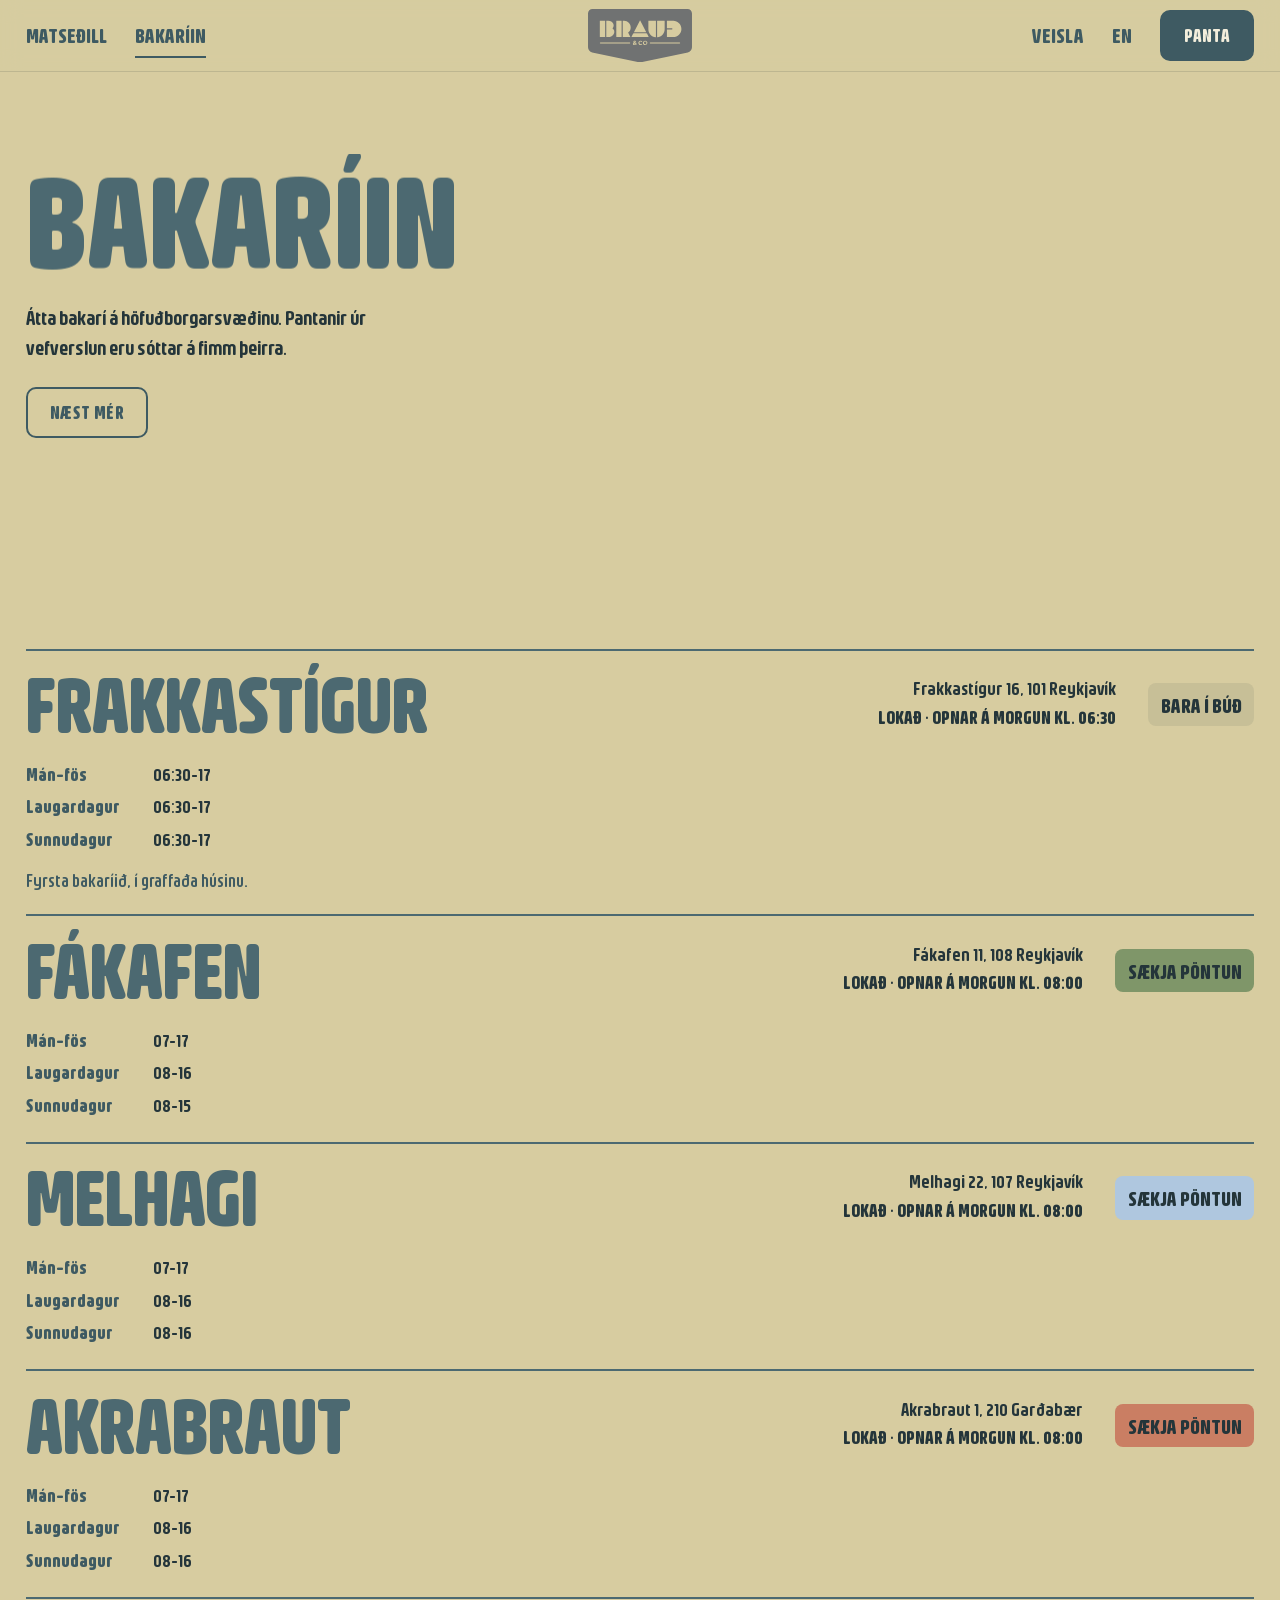
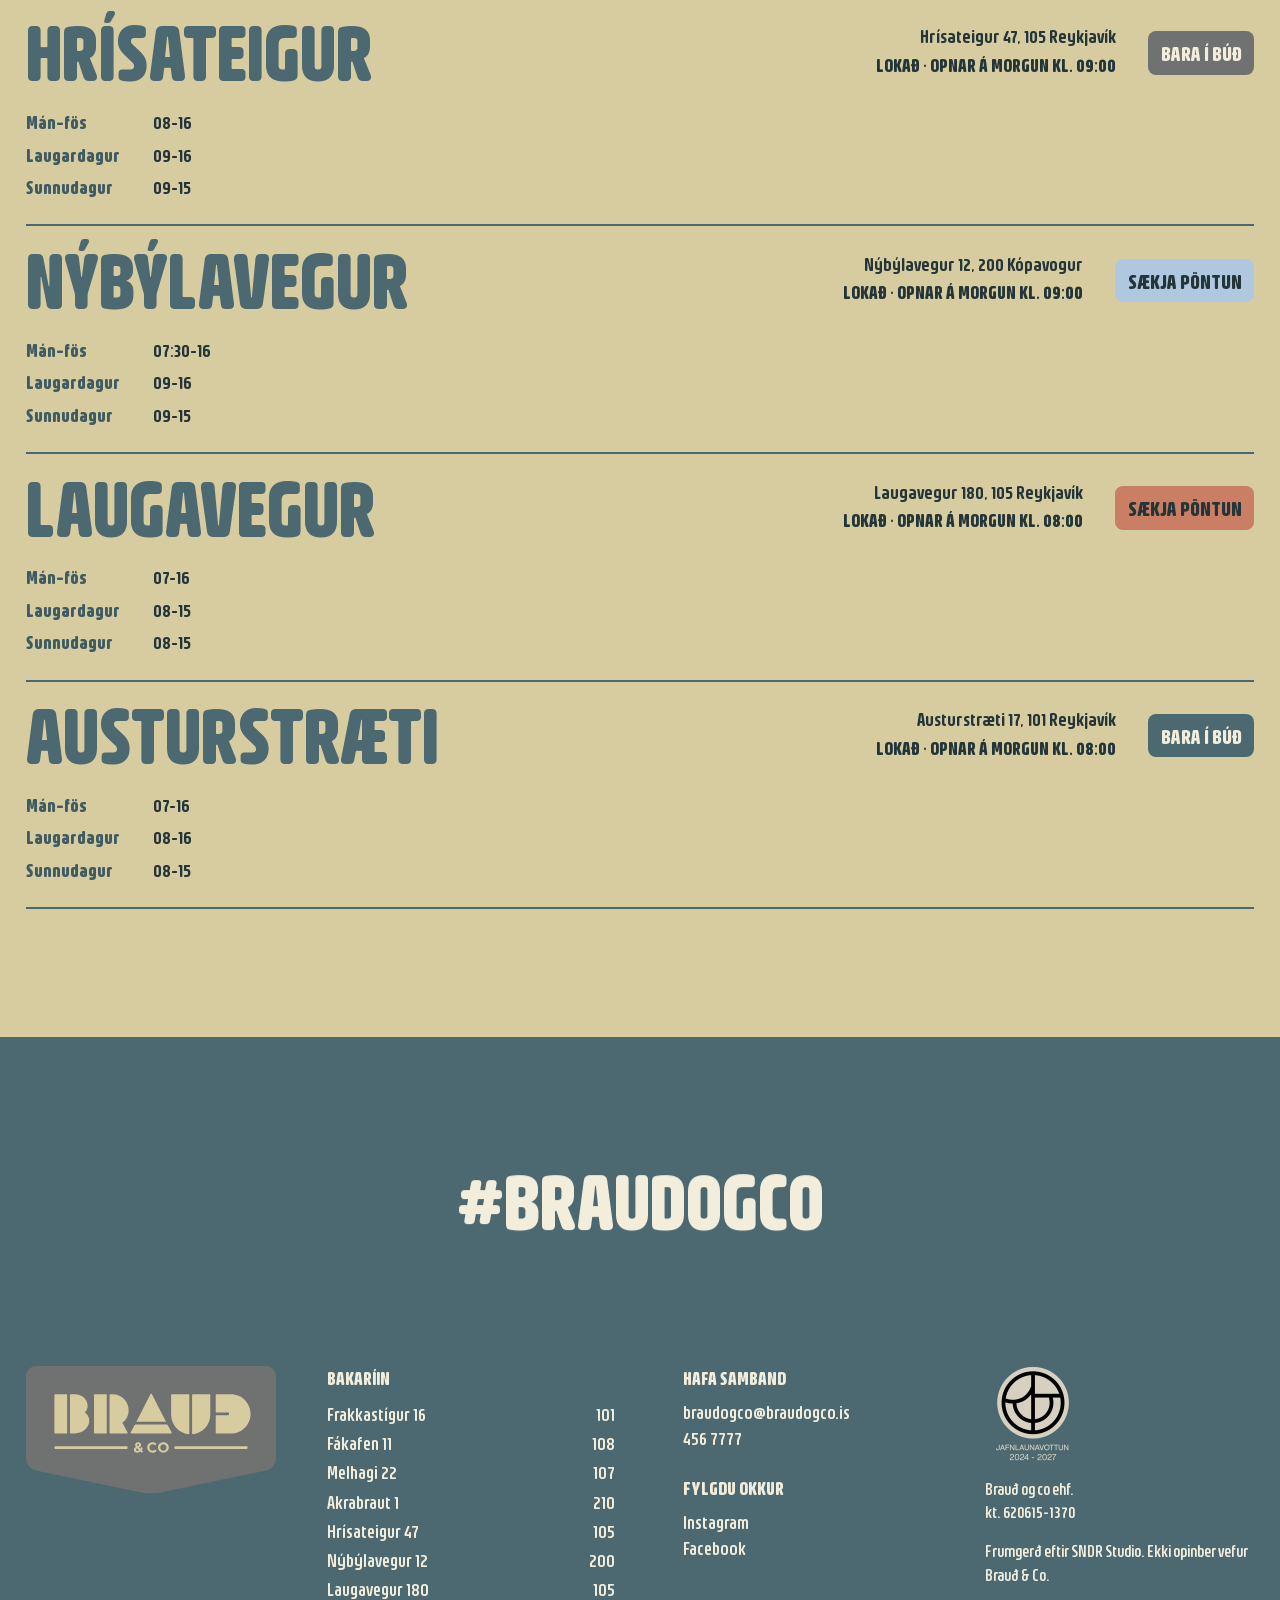
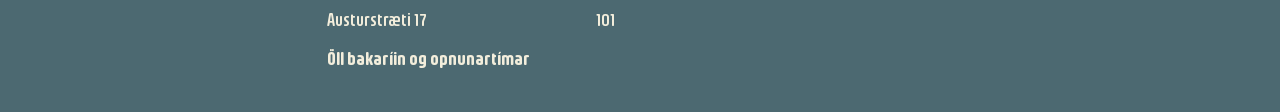
==== bakariin/index.html @ dcd8f358 "Deploy Brauð & Co prototype (noindex preview)" ====
<!doctype html>
<html lang="is">
<head>
<meta charset="utf-8">
<meta name="viewport" content="width=device-width, initial-scale=1">
<title>Bakaríin og opnunartímar · Brauð &amp; Co</title>
<meta name="description" content="Átta bakarí. Sjáðu hvað er opið núna og hvar þú getur sótt pöntun.">
<meta name="robots" content="noindex, nofollow">
<meta name="theme-color" content="#D7CCA0">
<link rel="alternate" hreflang="is" href="../bakariin/">
<link rel="alternate" hreflang="en" href="../en/bakeries/">
<link rel="icon" href="../assets/favicon.svg" type="image/svg+xml">
<link rel="preload" href="../assets/fonts/Bevellier-Variable.woff2" as="font" type="font/woff2" crossorigin>
<link rel="stylesheet" href="../css/site.css">
<script>document.documentElement.classList.add('js');setTimeout(function(){if(!window.BC_BOOTED)document.documentElement.classList.remove('js')},3500)</script>
<script type="application/ld+json">{"@context":"https://schema.org","@graph":[{"@type":"Bakery","name":"Brauð & Co Frakkastígur","address":{"@type":"PostalAddress","streetAddress":"Frakkastígur 16","postalCode":"101","addressLocality":"Reykjavík","addressCountry":"IS"},"geo":{"@type":"GeoCoordinates","latitude":64.1440177,"longitude":-21.9260968},"telephone":"+354 456 7777","email":"braudogco@braudogco.is","openingHoursSpecification":[{"@type":"OpeningHoursSpecification","dayOfWeek":"Sunday","opens":"06:30","closes":"17:00"},{"@type":"OpeningHoursSpecification","dayOfWeek":"Monday","opens":"06:30","closes":"17:00"},{"@type":"OpeningHoursSpecification","dayOfWeek":"Tuesday","opens":"06:30","closes":"17:00"},{"@type":"OpeningHoursSpecification","dayOfWeek":"Wednesday","opens":"06:30","closes":"17:00"},{"@type":"OpeningHoursSpecification","dayOfWeek":"Thursday","opens":"06:30","closes":"17:00"},{"@type":"OpeningHoursSpecification","dayOfWeek":"Friday","opens":"06:30","closes":"17:00"},{"@type":"OpeningHoursSpecification","dayOfWeek":"Saturday","opens":"06:30","closes":"17:00"}],"servesCuisine":"Bakery","priceRange":"$$"},{"@type":"Bakery","name":"Brauð & Co Fákafen","address":{"@type":"PostalAddress","streetAddress":"Fákafen 11","postalCode":"108","addressLocality":"Reykjavík","addressCountry":"IS"},"geo":{"@type":"GeoCoordinates","latitude":64.1295279,"longitude":-21.8642543},"telephone":"+354 456 7777","email":"braudogco@braudogco.is","openingHoursSpecification":[{"@type":"OpeningHoursSpecification","dayOfWeek":"Sunday","opens":"08:00","closes":"15:00"},{"@type":"OpeningHoursSpecification","dayOfWeek":"Monday","opens":"07:00","closes":"17:00"},{"@type":"OpeningHoursSpecification","dayOfWeek":"Tuesday","opens":"07:00","closes":"17:00"},{"@type":"OpeningHoursSpecification","dayOfWeek":"Wednesday","opens":"07:00","closes":"17:00"},{"@type":"OpeningHoursSpecification","dayOfWeek":"Thursday","opens":"07:00","closes":"17:00"},{"@type":"OpeningHoursSpecification","dayOfWeek":"Friday","opens":"07:00","closes":"17:00"},{"@type":"OpeningHoursSpecification","dayOfWeek":"Saturday","opens":"08:00","closes":"16:00"}],"servesCuisine":"Bakery","priceRange":"$$"},{"@type":"Bakery","name":"Brauð & Co Melhagi","address":{"@type":"PostalAddress","streetAddress":"Melhagi 22","postalCode":"107","addressLocality":"Reykjavík","addressCountry":"IS"},"geo":{"@type":"GeoCoordinates","latitude":64.1441027,"longitude":-21.9609549},"telephone":"+354 456 7777","email":"braudogco@braudogco.is","openingHoursSpecification":[{"@type":"OpeningHoursSpecification","dayOfWeek":"Sunday","opens":"08:00","closes":"16:00"},{"@type":"OpeningHoursSpecification","dayOfWeek":"Monday","opens":"07:00","closes":"17:00"},{"@type":"OpeningHoursSpecification","dayOfWeek":"Tuesday","opens":"07:00","closes":"17:00"},{"@type":"OpeningHoursSpecification","dayOfWeek":"Wednesday","opens":"07:00","closes":"17:00"},{"@type":"OpeningHoursSpecification","dayOfWeek":"Thursday","opens":"07:00","closes":"17:00"},{"@type":"OpeningHoursSpecification","dayOfWeek":"Friday","opens":"07:00","closes":"17:00"},{"@type":"OpeningHoursSpecification","dayOfWeek":"Saturday","opens":"08:00","closes":"16:00"}],"servesCuisine":"Bakery","priceRange":"$$"},{"@type":"Bakery","name":"Brauð & Co Akrabraut","address":{"@type":"PostalAddress","streetAddress":"Akrabraut 1","postalCode":"210","addressLocality":"Garðabær","addressCountry":"IS"},"geo":{"@type":"GeoCoordinates","latitude":64.0980961,"longitude":-21.9083824},"telephone":"+354 456 7777","email":"braudogco@braudogco.is","openingHoursSpecification":[{"@type":"OpeningHoursSpecification","dayOfWeek":"Sunday","opens":"08:00","closes":"16:00"},{"@type":"OpeningHoursSpecification","dayOfWeek":"Monday","opens":"07:00","closes":"17:00"},{"@type":"OpeningHoursSpecification","dayOfWeek":"Tuesday","opens":"07:00","closes":"17:00"},{"@type":"OpeningHoursSpecification","dayOfWeek":"Wednesday","opens":"07:00","closes":"17:00"},{"@type":"OpeningHoursSpecification","dayOfWeek":"Thursday","opens":"07:00","closes":"17:00"},{"@type":"OpeningHoursSpecification","dayOfWeek":"Friday","opens":"07:00","closes":"17:00"},{"@type":"OpeningHoursSpecification","dayOfWeek":"Saturday","opens":"08:00","closes":"16:00"}],"servesCuisine":"Bakery","priceRange":"$$"},{"@type":"Bakery","name":"Brauð & Co Hrísateigur","address":{"@type":"PostalAddress","streetAddress":"Hrísateigur 47","postalCode":"105","addressLocality":"Reykjavík","addressCountry":"IS"},"geo":{"@type":"GeoCoordinates","latitude":64.1485477,"longitude":-21.884744},"telephone":"+354 456 7777","email":"braudogco@braudogco.is","openingHoursSpecification":[{"@type":"OpeningHoursSpecification","dayOfWeek":"Sunday","opens":"09:00","closes":"15:00"},{"@type":"OpeningHoursSpecification","dayOfWeek":"Monday","opens":"08:00","closes":"16:00"},{"@type":"OpeningHoursSpecification","dayOfWeek":"Tuesday","opens":"08:00","closes":"16:00"},{"@type":"OpeningHoursSpecification","dayOfWeek":"Wednesday","opens":"08:00","closes":"16:00"},{"@type":"OpeningHoursSpecification","dayOfWeek":"Thursday","opens":"08:00","closes":"16:00"},{"@type":"OpeningHoursSpecification","dayOfWeek":"Friday","opens":"08:00","closes":"16:00"},{"@type":"OpeningHoursSpecification","dayOfWeek":"Saturday","opens":"09:00","closes":"16:00"}],"servesCuisine":"Bakery","priceRange":"$$"},{"@type":"Bakery","name":"Brauð & Co Nýbýlavegur","address":{"@type":"PostalAddress","streetAddress":"Nýbýlavegur 12","postalCode":"200","addressLocality":"Kópavogur","addressCountry":"IS"},"geo":{"@type":"GeoCoordinates","latitude":64.1141998,"longitude":-21.8940573},"telephone":"+354 456 7777","email":"braudogco@braudogco.is","openingHoursSpecification":[{"@type":"OpeningHoursSpecification","dayOfWeek":"Sunday","opens":"09:00","closes":"15:00"},{"@type":"OpeningHoursSpecification","dayOfWeek":"Monday","opens":"07:30","closes":"16:00"},{"@type":"OpeningHoursSpecification","dayOfWeek":"Tuesday","opens":"07:30","closes":"16:00"},{"@type":"OpeningHoursSpecification","dayOfWeek":"Wednesday","opens":"07:30","closes":"16:00"},{"@type":"OpeningHoursSpecification","dayOfWeek":"Thursday","opens":"07:30","closes":"16:00"},{"@type":"OpeningHoursSpecification","dayOfWeek":"Friday","opens":"07:30","closes":"16:00"},{"@type":"OpeningHoursSpecification","dayOfWeek":"Saturday","opens":"09:00","closes":"16:00"}],"servesCuisine":"Bakery","priceRange":"$$"},{"@type":"Bakery","name":"Brauð & Co Laugavegur","address":{"@type":"PostalAddress","streetAddress":"Laugavegur 180","postalCode":"105","addressLocality":"Reykjavík","addressCountry":"IS"},"geo":{"@type":"GeoCoordinates","latitude":64.1401124,"longitude":-21.895071},"telephone":"+354 456 7777","email":"braudogco@braudogco.is","openingHoursSpecification":[{"@type":"OpeningHoursSpecification","dayOfWeek":"Sunday","opens":"08:00","closes":"15:00"},{"@type":"OpeningHoursSpecification","dayOfWeek":"Monday","opens":"07:00","closes":"16:00"},{"@type":"OpeningHoursSpecification","dayOfWeek":"Tuesday","opens":"07:00","closes":"16:00"},{"@type":"OpeningHoursSpecification","dayOfWeek":"Wednesday","opens":"07:00","closes":"16:00"},{"@type":"OpeningHoursSpecification","dayOfWeek":"Thursday","opens":"07:00","closes":"16:00"},{"@type":"OpeningHoursSpecification","dayOfWeek":"Friday","opens":"07:00","closes":"16:00"},{"@type":"OpeningHoursSpecification","dayOfWeek":"Saturday","opens":"08:00","closes":"15:00"}],"servesCuisine":"Bakery","priceRange":"$$"},{"@type":"Bakery","name":"Brauð & Co Austurstræti","address":{"@type":"PostalAddress","streetAddress":"Austurstræti 17","postalCode":"101","addressLocality":"Reykjavík","addressCountry":"IS"},"geo":{"@type":"GeoCoordinates","latitude":64.1476283,"longitude":-21.9377164},"telephone":"+354 456 7777","email":"braudogco@braudogco.is","openingHoursSpecification":[{"@type":"OpeningHoursSpecification","dayOfWeek":"Sunday","opens":"08:00","closes":"15:00"},{"@type":"OpeningHoursSpecification","dayOfWeek":"Monday","opens":"07:00","closes":"16:00"},{"@type":"OpeningHoursSpecification","dayOfWeek":"Tuesday","opens":"07:00","closes":"16:00"},{"@type":"OpeningHoursSpecification","dayOfWeek":"Wednesday","opens":"07:00","closes":"16:00"},{"@type":"OpeningHoursSpecification","dayOfWeek":"Thursday","opens":"07:00","closes":"16:00"},{"@type":"OpeningHoursSpecification","dayOfWeek":"Friday","opens":"07:00","closes":"16:00"},{"@type":"OpeningHoursSpecification","dayOfWeek":"Saturday","opens":"08:00","closes":"16:00"}],"servesCuisine":"Bakery","priceRange":"$$"}]}</script>
</head>
<body class="bc-page bc-page--bakeries" data-lang="is">
<div class="bc-root">
<a class="bc-skip" href="#main">Fara í efni</a>
<div class="bc-awning" aria-hidden="true"></div>
<header class="bc-bar" data-bar>
  <nav class="bc-nav bc-nav--l" aria-label="Aðalvalmynd"><a class="bc-nav__a" href="../matsedill/">Matseðill</a><a class="bc-nav__a is-current" href="../bakariin/" aria-current="page">Bakaríin</a></nav>
  <a class="bc-logo" translate="no" href="../" aria-label="Forsíða Brauð &amp; Co" data-logo><svg aria-hidden="true" focusable="false" width="250" height="128" viewBox="0 0 250 128" fill="none" xmlns="http://www.w3.org/2000/svg">
<g clip-path="url(#bclogo)">
<path d="M239.361 0H10.6385C4.77356 0 0 4.7745 0 10.6406V92.2481C0 97.9268 4.35463 103.286 9.91092 104.443L116.737 126.772C118.964 127.235 121.908 127.5 125.005 127.5C128.103 127.5 131.047 127.246 133.274 126.772L240.1 104.443C245.656 103.286 250.011 97.9268 250.011 92.2481V10.6406C250 4.7745 245.226 0 239.361 0Z" fill="#707272"/>
<path d="M115.436 86.735L114.257 85.5331C113.43 86.2167 112.449 86.6688 111.269 86.6688C109.318 86.6688 107.841 85.5331 107.841 83.7027C107.841 82.3905 108.546 81.4753 109.825 80.8909C109.329 80.1742 109.108 79.5457 109.108 78.8289C109.108 77.4175 110.233 76.1274 112.206 76.1274C113.948 76.1274 115.084 77.2521 115.084 78.7076C115.084 80.097 114.213 80.9019 112.934 81.3981L114.29 82.7544C114.621 82.2251 114.962 81.6297 115.282 81.0012L116.936 81.9054C116.539 82.6221 116.109 83.3829 115.591 84.0666L117.09 85.5662L115.436 86.735ZM111.038 82.2692C110.365 82.6221 110.09 83.1183 110.09 83.6255C110.09 84.3532 110.685 84.8384 111.523 84.8384C112.03 84.8384 112.526 84.6179 113 84.254L111.038 82.2692ZM112.151 77.8917C111.556 77.8917 111.159 78.3107 111.159 78.9392C111.159 79.4023 111.335 79.7441 111.754 80.2183C112.647 79.8875 113.11 79.5016 113.11 78.851C113.11 78.2335 112.724 77.8917 112.151 77.8917Z" fill="#D7CCA0"/>
<path d="M126.428 86.7021C123.418 86.7021 121.191 84.3865 121.191 81.4535V81.4204C121.191 78.5204 123.385 76.1387 126.516 76.1387C128.445 76.1387 129.592 76.7782 130.54 77.7155L129.106 79.3695C128.324 78.6527 127.519 78.2117 126.494 78.2117C124.774 78.2117 123.528 79.6451 123.528 81.3983V81.4314C123.528 83.1846 124.741 84.6401 126.494 84.6401C127.662 84.6401 128.379 84.177 129.184 83.4382L130.617 84.8827C129.558 86.0074 128.39 86.7021 126.428 86.7021Z" fill="#D7CCA0"/>
<path d="M137.364 86.7021C134.211 86.7021 131.951 84.3535 131.951 81.4535V81.4204C131.951 78.5204 134.244 76.1387 137.397 76.1387C140.55 76.1387 142.81 78.4873 142.81 81.3983V81.4314C142.81 84.3204 140.517 86.7021 137.364 86.7021ZM140.462 81.4204C140.462 79.6672 139.172 78.2117 137.364 78.2117C135.556 78.2117 134.299 79.6451 134.299 81.3983V81.4314C134.299 83.1846 135.578 84.6401 137.397 84.6401C139.205 84.6401 140.462 83.2067 140.462 81.4535V81.4204Z" fill="#D7CCA0"/>
<path d="M29.0934 28.3271C28.7186 28.3271 28.4209 28.6249 28.4209 28.9998V66.8429C28.4209 67.2178 28.7186 67.5155 29.0934 67.5155H40.5036C40.8785 67.5155 41.1761 67.2178 41.1761 66.8429V28.9998C41.1761 28.6249 40.8785 28.3271 40.5036 28.3271H29.0934Z" fill="#D7CCA0"/>
<path d="M68.682 28.3271C68.3072 28.3271 68.0095 28.6249 68.0095 28.9998V66.8429C68.0095 67.2178 68.3072 67.5155 68.682 67.5155H80.0922C80.4671 67.5155 80.7647 67.2178 80.7647 66.8429V28.9998C80.7647 28.6249 80.4671 28.3271 80.0922 28.3271H68.682Z" fill="#D7CCA0"/>
<path d="M44.6157 28.3271C44.2409 28.3271 43.9432 28.6249 43.9432 28.9998V66.8429C43.9432 67.2178 44.2409 67.5155 44.6157 67.5155H48.1546C53.8542 67.5155 60.568 64.6045 62.7067 58.1099C64.1509 53.7213 62.806 49.4761 59.1018 46.7305L58.8372 46.543L59.0577 46.3004C61.7697 43.3012 62.4201 39.3096 60.7885 35.6378C58.8151 31.1941 54.1077 28.3271 48.7829 28.3271H44.6157Z" fill="#D7CCA0"/>
<path d="M84.2043 28.3271C83.8295 28.3271 83.5318 28.6249 83.5318 28.9998V66.8429C83.5318 67.2178 83.8295 67.5155 84.2043 67.5155H101.005C101.369 67.5155 101.678 67.2178 101.678 66.8429C101.678 66.7216 101.645 66.6003 101.579 66.5011L96.3863 56.7757L96.5847 56.6213C100.443 53.6221 102.659 49.1012 102.659 44.2054C102.659 35.4503 95.5374 28.3271 86.784 28.3271H84.2043Z" fill="#D7CCA0"/>
<path d="M162.544 68.133H162.566C162.951 68.1771 163.304 67.8684 163.304 67.4824V28.9998C163.304 28.6249 163.007 28.3271 162.632 28.3271H145.798C145.423 28.3271 145.125 28.6249 145.125 28.9998V48.6932C145.147 58.6832 152.622 67.0414 162.544 68.133Z" fill="#D7CCA0"/>
<path d="M166.093 67.4824C166.104 67.8463 166.402 68.133 166.766 68.133C166.788 68.133 166.821 68.133 166.843 68.133H166.876C176.809 67.0303 184.284 58.6722 184.284 48.6822V28.9998C184.284 28.6249 183.986 28.3271 183.611 28.3271H166.777C166.402 28.3271 166.104 28.6249 166.104 28.9998V67.4383V67.4493L166.093 67.4824Z" fill="#D7CCA0"/>
<path d="M190.402 49.3104C190.027 49.3104 189.73 49.6081 189.73 49.983V66.8536C189.73 67.2285 190.027 67.5263 190.402 67.5263H205.009C215.791 67.5263 224.567 58.7491 224.567 47.9651C224.567 37.1481 215.791 28.3379 205.009 28.3379H190.402C190.027 28.3379 189.73 28.6356 189.73 29.0105V45.8811C189.73 46.256 190.027 46.5538 190.402 46.5538H201.812C202.507 46.5538 203.069 47.1161 203.069 47.8108V48.0754C203.069 48.7701 202.507 49.3324 201.812 49.3324H190.402V49.3104Z" fill="#D7CCA0"/>
<path d="M125.193 27.6436C124.917 27.6436 124.686 27.809 124.576 28.0515L110.63 55.3202C110.564 55.4525 110.552 55.5738 110.597 55.64C110.641 55.7061 110.751 55.7502 110.894 55.7502H139.48C139.624 55.7502 139.734 55.7061 139.778 55.64C139.822 55.5738 139.811 55.4525 139.745 55.3202L125.81 28.0736C125.7 27.809 125.457 27.6436 125.193 27.6436Z" fill="#D7CCA0"/>
<path d="M110.31 58.5288C109.494 58.5288 109.252 58.6391 109.075 58.7493C108.91 58.8486 108.546 59.3007 108.304 59.7417L104.699 66.512C104.643 66.6113 104.61 66.7326 104.61 66.8428C104.61 67.2067 104.908 67.5154 105.283 67.5154H145.103C145.467 67.5154 145.775 67.2177 145.775 66.8428C145.775 66.7326 145.742 66.6223 145.687 66.5231L142.082 59.7417C141.84 59.3007 141.476 58.8486 141.311 58.7493C141.134 58.6501 140.892 58.5288 140.076 58.5288H110.31Z" fill="#D7CCA0"/>
<path d="M100.355 80.2622H29.6777C28.9831 80.2622 28.4209 80.8245 28.4209 81.519V81.7836C28.4209 82.4781 28.9831 83.0404 29.6777 83.0404H100.355C101.05 83.0404 101.612 82.4781 101.612 81.7836V81.519C101.601 80.8245 101.039 80.2622 100.355 80.2622Z" fill="#D7CCA0"/>
<path d="M220.322 80.2622H149.645C148.951 80.2622 148.388 80.8245 148.388 81.519V81.7836C148.388 82.4781 148.951 83.0404 149.645 83.0404H220.322C221.017 83.0404 221.579 82.4781 221.579 81.7836V81.519C221.579 80.8245 221.017 80.2622 220.322 80.2622Z" fill="#D7CCA0"/>
</g>
<defs>
<clipPath id="bclogo">
<rect width="250" height="127.5" fill="white"/>
</clipPath>
</defs>
</svg>
</a>
  <div class="bc-nav bc-nav--r"><a class="bc-nav__a" href="../veisla/">Veisla</a><a class="bc-nav__a bc-lang" href="../en/bakeries/" hreflang="en" lang="en" aria-label="English">EN</a>
    <a class="bc-btn bc-btn--order" href="https://braudogco.is/vefverslun">Panta</a>
    <button class="bc-burger" type="button" aria-expanded="false" aria-controls="bc-panel" data-burger><span class="bc-sr">Opna valmynd</span><i></i><i></i></button>
  </div>
</header>
<div class="bc-panel" id="bc-panel" hidden data-panel>
  <nav aria-label="Valmynd">
    <a href="../" data-home>Forsíða</a><a href="../matsedill/">Matseðill</a><a href="../bakariin/" aria-current="page">Bakaríin</a><a href="../veisla/">Veisla</a>
  </nav>
  <div class="bc-panel__foot"><a class="bc-btn" href="https://braudogco.is/vefverslun">Panta</a><a class="bc-panel__lang" href="../en/bakeries/" hreflang="en" lang="en">English</a></div>
</div>
<main id="main">

<section class="bc-phead bc-sheet">
  <h1 class="bc-title fs-240 bc-title--slate" aria-label="Bakaríin"><span class="bc-st bc-line" style="--d:0" data-st aria-hidden="true"><span class="bc-sr">Bakaríin</span><span aria-hidden="true"><span class="bc-w"><span class="bc-c" style="--i:0">B</span><span class="bc-c" style="--i:1">a</span><span class="bc-c" style="--i:2">k</span><span class="bc-c" style="--i:3">a</span><span class="bc-c" style="--i:4">r</span><span class="bc-c" style="--i:5">í</span><span class="bc-c" style="--i:6">i</span><span class="bc-c" style="--i:7">n</span></span></span></span></h1>
  <p class="bc-phead__p">Átta bakarí á höfuðborgarsvæðinu. Pantanir úr vefverslun eru sóttar á fimm þeirra.</p>
  <button type="button" class="bc-btn bc-btn--ghost" data-near>Næst mér</button>
  <p class="bc-bakeries__msg" aria-live="polite" data-near-msg></p>
</section>
<section class="bc-bakeries bc-bakeries--full bc-sheet" data-bakeries aria-label="Bakaríin">
  <ol class="bc-rows" data-rows>
    <li class="bc-row" id="frakkastigur" data-bakery="frakkastigur" data-lat="64.1440177" data-lng="-21.9260968" data-hours='[["06:30","17:00"],["06:30","17:00"],["06:30","17:00"],["06:30","17:00"],["06:30","17:00"],["06:30","17:00"],["06:30","17:00"]]' style="--chip:#C7BF97;--chip-ink:#24353A">
      <a class="bc-row__a" href="https://www.google.com/maps/search/?api=1&query=Brau%C3%B0%20%26%20Co%20Frakkast%C3%ADgur%2016%2C%20101%20Reykjav%C3%ADk" rel="noopener">
        <span class="bc-row__name" translate="no">Frakkastígur</span>
        <span class="bc-row__meta"><span class="bc-row__addr" translate="no">Frakkastígur 16, 101 Reykjavík</span><span class="bc-row__state" data-state>&nbsp;</span><span class="bc-row__dist" data-dist></span></span>
        <span class="bc-row__chip">Bara í búð</span>
        <img class="bc-row__ph" src="../assets/img/loc-frakkastigur.webp" alt="" loading="lazy" width="463" height="463">
      </a>
      <table class="bc-hours"><caption class="bc-sr">Opnunartímar, Frakkastígur</caption><tbody><tr><th scope="row">Mán-fös</th><td>06:30-17</td></tr><tr><th scope="row">Laugardagur</th><td>06:30-17</td></tr><tr><th scope="row">Sunnudagur</th><td>06:30-17</td></tr></tbody></table>
      <p class="bc-row__note">Fyrsta bakaríið, í graffaða húsinu.</p>
    </li><li class="bc-row" id="fakafen" data-bakery="fakafen" data-lat="64.1295279" data-lng="-21.8642543" data-hours='[["08:00","15:00"],["07:00","17:00"],["07:00","17:00"],["07:00","17:00"],["07:00","17:00"],["07:00","17:00"],["08:00","16:00"]]' style="--chip:#7F9669;--chip-ink:#24353A">
      <a class="bc-row__a" href="https://www.google.com/maps/search/?api=1&query=Brau%C3%B0%20%26%20Co%20F%C3%A1kafen%2011%2C%20108%20Reykjav%C3%ADk" rel="noopener">
        <span class="bc-row__name" translate="no">Fákafen</span>
        <span class="bc-row__meta"><span class="bc-row__addr" translate="no">Fákafen 11, 108 Reykjavík</span><span class="bc-row__state" data-state>&nbsp;</span><span class="bc-row__dist" data-dist></span></span>
        <span class="bc-row__chip">Sækja pöntun</span>
        <img class="bc-row__ph" src="../assets/img/loc-fakafen.webp" alt="" loading="lazy" width="463" height="463">
      </a>
      <table class="bc-hours"><caption class="bc-sr">Opnunartímar, Fákafen</caption><tbody><tr><th scope="row">Mán-fös</th><td>07-17</td></tr><tr><th scope="row">Laugardagur</th><td>08-16</td></tr><tr><th scope="row">Sunnudagur</th><td>08-15</td></tr></tbody></table>
      
    </li><li class="bc-row" id="melhagi" data-bakery="melhagi" data-lat="64.1441027" data-lng="-21.9609549" data-hours='[["08:00","16:00"],["07:00","17:00"],["07:00","17:00"],["07:00","17:00"],["07:00","17:00"],["07:00","17:00"],["08:00","16:00"]]' style="--chip:#AFC7DF;--chip-ink:#24353A">
      <a class="bc-row__a" href="https://www.google.com/maps/search/?api=1&query=Brau%C3%B0%20%26%20Co%20Melhagi%2022%2C%20107%20Reykjav%C3%ADk" rel="noopener">
        <span class="bc-row__name" translate="no">Melhagi</span>
        <span class="bc-row__meta"><span class="bc-row__addr" translate="no">Melhagi 22, 107 Reykjavík</span><span class="bc-row__state" data-state>&nbsp;</span><span class="bc-row__dist" data-dist></span></span>
        <span class="bc-row__chip">Sækja pöntun</span>
        <img class="bc-row__ph" src="../assets/img/loc-melhagi.webp" alt="" loading="lazy" width="463" height="463">
      </a>
      <table class="bc-hours"><caption class="bc-sr">Opnunartímar, Melhagi</caption><tbody><tr><th scope="row">Mán-fös</th><td>07-17</td></tr><tr><th scope="row">Laugardagur</th><td>08-16</td></tr><tr><th scope="row">Sunnudagur</th><td>08-16</td></tr></tbody></table>
      
    </li><li class="bc-row" id="akrabraut" data-bakery="akrabraut" data-lat="64.0980961" data-lng="-21.9083824" data-hours='[["08:00","16:00"],["07:00","17:00"],["07:00","17:00"],["07:00","17:00"],["07:00","17:00"],["07:00","17:00"],["08:00","16:00"]]' style="--chip:#CA7E63;--chip-ink:#24353A">
      <a class="bc-row__a" href="https://www.google.com/maps/search/?api=1&query=Brau%C3%B0%20%26%20Co%20Akrabraut%201%2C%20210%20Gar%C3%B0ab%C3%A6r" rel="noopener">
        <span class="bc-row__name" translate="no">Akrabraut</span>
        <span class="bc-row__meta"><span class="bc-row__addr" translate="no">Akrabraut 1, 210 Garðabær</span><span class="bc-row__state" data-state>&nbsp;</span><span class="bc-row__dist" data-dist></span></span>
        <span class="bc-row__chip">Sækja pöntun</span>
        <img class="bc-row__ph" src="../assets/img/loc-akrabraut.webp" alt="" loading="lazy" width="463" height="463">
      </a>
      <table class="bc-hours"><caption class="bc-sr">Opnunartímar, Akrabraut</caption><tbody><tr><th scope="row">Mán-fös</th><td>07-17</td></tr><tr><th scope="row">Laugardagur</th><td>08-16</td></tr><tr><th scope="row">Sunnudagur</th><td>08-16</td></tr></tbody></table>
      
    </li><li class="bc-row" id="hrisateigur" data-bakery="hrisateigur" data-lat="64.1485477" data-lng="-21.884744" data-hours='[["09:00","15:00"],["08:00","16:00"],["08:00","16:00"],["08:00","16:00"],["08:00","16:00"],["08:00","16:00"],["09:00","16:00"]]' style="--chip:#707272;--chip-ink:#F3EEDC">
      <a class="bc-row__a" href="https://www.google.com/maps/search/?api=1&query=Brau%C3%B0%20%26%20Co%20Hr%C3%ADsateigur%2047%2C%20105%20Reykjav%C3%ADk" rel="noopener">
        <span class="bc-row__name" translate="no">Hrísateigur</span>
        <span class="bc-row__meta"><span class="bc-row__addr" translate="no">Hrísateigur 47, 105 Reykjavík</span><span class="bc-row__state" data-state>&nbsp;</span><span class="bc-row__dist" data-dist></span></span>
        <span class="bc-row__chip">Bara í búð</span>
        <img class="bc-row__ph" src="../assets/img/loc-hrisateigur.webp" alt="" loading="lazy" width="463" height="463">
      </a>
      <table class="bc-hours"><caption class="bc-sr">Opnunartímar, Hrísateigur</caption><tbody><tr><th scope="row">Mán-fös</th><td>08-16</td></tr><tr><th scope="row">Laugardagur</th><td>09-16</td></tr><tr><th scope="row">Sunnudagur</th><td>09-15</td></tr></tbody></table>
      
    </li><li class="bc-row" id="nybylavegur" data-bakery="nybylavegur" data-lat="64.1141998" data-lng="-21.8940573" data-hours='[["09:00","15:00"],["07:30","16:00"],["07:30","16:00"],["07:30","16:00"],["07:30","16:00"],["07:30","16:00"],["09:00","16:00"]]' style="--chip:#AFC7DF;--chip-ink:#24353A">
      <a class="bc-row__a" href="https://www.google.com/maps/search/?api=1&query=Brau%C3%B0%20%26%20Co%20N%C3%BDb%C3%BDlavegur%2012%2C%20200%20K%C3%B3pavogur" rel="noopener">
        <span class="bc-row__name" translate="no">Nýbýlavegur</span>
        <span class="bc-row__meta"><span class="bc-row__addr" translate="no">Nýbýlavegur 12, 200 Kópavogur</span><span class="bc-row__state" data-state>&nbsp;</span><span class="bc-row__dist" data-dist></span></span>
        <span class="bc-row__chip">Sækja pöntun</span>
        <img class="bc-row__ph" src="../assets/img/loc-nybylavegur.webp" alt="" loading="lazy" width="463" height="463">
      </a>
      <table class="bc-hours"><caption class="bc-sr">Opnunartímar, Nýbýlavegur</caption><tbody><tr><th scope="row">Mán-fös</th><td>07:30-16</td></tr><tr><th scope="row">Laugardagur</th><td>09-16</td></tr><tr><th scope="row">Sunnudagur</th><td>09-15</td></tr></tbody></table>
      
    </li><li class="bc-row" id="laugavegur" data-bakery="laugavegur" data-lat="64.1401124" data-lng="-21.895071" data-hours='[["08:00","15:00"],["07:00","16:00"],["07:00","16:00"],["07:00","16:00"],["07:00","16:00"],["07:00","16:00"],["08:00","15:00"]]' style="--chip:#CA7E63;--chip-ink:#24353A">
      <a class="bc-row__a" href="https://www.google.com/maps/search/?api=1&query=Brau%C3%B0%20%26%20Co%20Laugavegur%20180%2C%20105%20Reykjav%C3%ADk" rel="noopener">
        <span class="bc-row__name" translate="no">Laugavegur</span>
        <span class="bc-row__meta"><span class="bc-row__addr" translate="no">Laugavegur 180, 105 Reykjavík</span><span class="bc-row__state" data-state>&nbsp;</span><span class="bc-row__dist" data-dist></span></span>
        <span class="bc-row__chip">Sækja pöntun</span>
        <img class="bc-row__ph" src="../assets/img/loc-laugavegur.webp" alt="" loading="lazy" width="463" height="463">
      </a>
      <table class="bc-hours"><caption class="bc-sr">Opnunartímar, Laugavegur</caption><tbody><tr><th scope="row">Mán-fös</th><td>07-16</td></tr><tr><th scope="row">Laugardagur</th><td>08-15</td></tr><tr><th scope="row">Sunnudagur</th><td>08-15</td></tr></tbody></table>
      
    </li><li class="bc-row" id="austurstraeti" data-bakery="austurstraeti" data-lat="64.1476283" data-lng="-21.9377164" data-hours='[["08:00","15:00"],["07:00","16:00"],["07:00","16:00"],["07:00","16:00"],["07:00","16:00"],["07:00","16:00"],["08:00","16:00"]]' style="--chip:#4C6971;--chip-ink:#F3EEDC">
      <a class="bc-row__a" href="https://www.google.com/maps/search/?api=1&query=Brau%C3%B0%20%26%20Co%20Austurstr%C3%A6ti%2017%2C%20101%20Reykjav%C3%ADk" rel="noopener">
        <span class="bc-row__name" translate="no">Austurstræti</span>
        <span class="bc-row__meta"><span class="bc-row__addr" translate="no">Austurstræti 17, 101 Reykjavík</span><span class="bc-row__state" data-state>&nbsp;</span><span class="bc-row__dist" data-dist></span></span>
        <span class="bc-row__chip">Bara í búð</span>
        
      </a>
      <table class="bc-hours"><caption class="bc-sr">Opnunartímar, Austurstræti</caption><tbody><tr><th scope="row">Mán-fös</th><td>07-16</td></tr><tr><th scope="row">Laugardagur</th><td>08-16</td></tr><tr><th scope="row">Sunnudagur</th><td>08-15</td></tr></tbody></table>
      
    </li>
  </ol>
</section>
</main>
<footer class="bc-foot">
  <div class="bc-foot__tag"><p class="bc-st fs-110" style="--d:0" data-st><span class="bc-sr">#braudogco</span><span aria-hidden="true"><span class="bc-w"><span class="bc-c" style="--i:0">#</span><span class="bc-c" style="--i:1">b</span><span class="bc-c" style="--i:2">r</span><span class="bc-c" style="--i:3">a</span><span class="bc-c" style="--i:4">u</span><span class="bc-c" style="--i:5">d</span><span class="bc-c" style="--i:6">o</span><span class="bc-c" style="--i:7">g</span><span class="bc-c" style="--i:8">c</span><span class="bc-c" style="--i:9">o</span></span></span></p></div>
  <div class="bc-foot__grid">
    <div class="bc-foot__logo"><svg aria-hidden="true" focusable="false" width="250" height="128" viewBox="0 0 250 128" fill="none" xmlns="http://www.w3.org/2000/svg">
<g clip-path="url(#bclogo)">
<path d="M239.361 0H10.6385C4.77356 0 0 4.7745 0 10.6406V92.2481C0 97.9268 4.35463 103.286 9.91092 104.443L116.737 126.772C118.964 127.235 121.908 127.5 125.005 127.5C128.103 127.5 131.047 127.246 133.274 126.772L240.1 104.443C245.656 103.286 250.011 97.9268 250.011 92.2481V10.6406C250 4.7745 245.226 0 239.361 0Z" fill="#707272"/>
<path d="M115.436 86.735L114.257 85.5331C113.43 86.2167 112.449 86.6688 111.269 86.6688C109.318 86.6688 107.841 85.5331 107.841 83.7027C107.841 82.3905 108.546 81.4753 109.825 80.8909C109.329 80.1742 109.108 79.5457 109.108 78.8289C109.108 77.4175 110.233 76.1274 112.206 76.1274C113.948 76.1274 115.084 77.2521 115.084 78.7076C115.084 80.097 114.213 80.9019 112.934 81.3981L114.29 82.7544C114.621 82.2251 114.962 81.6297 115.282 81.0012L116.936 81.9054C116.539 82.6221 116.109 83.3829 115.591 84.0666L117.09 85.5662L115.436 86.735ZM111.038 82.2692C110.365 82.6221 110.09 83.1183 110.09 83.6255C110.09 84.3532 110.685 84.8384 111.523 84.8384C112.03 84.8384 112.526 84.6179 113 84.254L111.038 82.2692ZM112.151 77.8917C111.556 77.8917 111.159 78.3107 111.159 78.9392C111.159 79.4023 111.335 79.7441 111.754 80.2183C112.647 79.8875 113.11 79.5016 113.11 78.851C113.11 78.2335 112.724 77.8917 112.151 77.8917Z" fill="#D7CCA0"/>
<path d="M126.428 86.7021C123.418 86.7021 121.191 84.3865 121.191 81.4535V81.4204C121.191 78.5204 123.385 76.1387 126.516 76.1387C128.445 76.1387 129.592 76.7782 130.54 77.7155L129.106 79.3695C128.324 78.6527 127.519 78.2117 126.494 78.2117C124.774 78.2117 123.528 79.6451 123.528 81.3983V81.4314C123.528 83.1846 124.741 84.6401 126.494 84.6401C127.662 84.6401 128.379 84.177 129.184 83.4382L130.617 84.8827C129.558 86.0074 128.39 86.7021 126.428 86.7021Z" fill="#D7CCA0"/>
<path d="M137.364 86.7021C134.211 86.7021 131.951 84.3535 131.951 81.4535V81.4204C131.951 78.5204 134.244 76.1387 137.397 76.1387C140.55 76.1387 142.81 78.4873 142.81 81.3983V81.4314C142.81 84.3204 140.517 86.7021 137.364 86.7021ZM140.462 81.4204C140.462 79.6672 139.172 78.2117 137.364 78.2117C135.556 78.2117 134.299 79.6451 134.299 81.3983V81.4314C134.299 83.1846 135.578 84.6401 137.397 84.6401C139.205 84.6401 140.462 83.2067 140.462 81.4535V81.4204Z" fill="#D7CCA0"/>
<path d="M29.0934 28.3271C28.7186 28.3271 28.4209 28.6249 28.4209 28.9998V66.8429C28.4209 67.2178 28.7186 67.5155 29.0934 67.5155H40.5036C40.8785 67.5155 41.1761 67.2178 41.1761 66.8429V28.9998C41.1761 28.6249 40.8785 28.3271 40.5036 28.3271H29.0934Z" fill="#D7CCA0"/>
<path d="M68.682 28.3271C68.3072 28.3271 68.0095 28.6249 68.0095 28.9998V66.8429C68.0095 67.2178 68.3072 67.5155 68.682 67.5155H80.0922C80.4671 67.5155 80.7647 67.2178 80.7647 66.8429V28.9998C80.7647 28.6249 80.4671 28.3271 80.0922 28.3271H68.682Z" fill="#D7CCA0"/>
<path d="M44.6157 28.3271C44.2409 28.3271 43.9432 28.6249 43.9432 28.9998V66.8429C43.9432 67.2178 44.2409 67.5155 44.6157 67.5155H48.1546C53.8542 67.5155 60.568 64.6045 62.7067 58.1099C64.1509 53.7213 62.806 49.4761 59.1018 46.7305L58.8372 46.543L59.0577 46.3004C61.7697 43.3012 62.4201 39.3096 60.7885 35.6378C58.8151 31.1941 54.1077 28.3271 48.7829 28.3271H44.6157Z" fill="#D7CCA0"/>
<path d="M84.2043 28.3271C83.8295 28.3271 83.5318 28.6249 83.5318 28.9998V66.8429C83.5318 67.2178 83.8295 67.5155 84.2043 67.5155H101.005C101.369 67.5155 101.678 67.2178 101.678 66.8429C101.678 66.7216 101.645 66.6003 101.579 66.5011L96.3863 56.7757L96.5847 56.6213C100.443 53.6221 102.659 49.1012 102.659 44.2054C102.659 35.4503 95.5374 28.3271 86.784 28.3271H84.2043Z" fill="#D7CCA0"/>
<path d="M162.544 68.133H162.566C162.951 68.1771 163.304 67.8684 163.304 67.4824V28.9998C163.304 28.6249 163.007 28.3271 162.632 28.3271H145.798C145.423 28.3271 145.125 28.6249 145.125 28.9998V48.6932C145.147 58.6832 152.622 67.0414 162.544 68.133Z" fill="#D7CCA0"/>
<path d="M166.093 67.4824C166.104 67.8463 166.402 68.133 166.766 68.133C166.788 68.133 166.821 68.133 166.843 68.133H166.876C176.809 67.0303 184.284 58.6722 184.284 48.6822V28.9998C184.284 28.6249 183.986 28.3271 183.611 28.3271H166.777C166.402 28.3271 166.104 28.6249 166.104 28.9998V67.4383V67.4493L166.093 67.4824Z" fill="#D7CCA0"/>
<path d="M190.402 49.3104C190.027 49.3104 189.73 49.6081 189.73 49.983V66.8536C189.73 67.2285 190.027 67.5263 190.402 67.5263H205.009C215.791 67.5263 224.567 58.7491 224.567 47.9651C224.567 37.1481 215.791 28.3379 205.009 28.3379H190.402C190.027 28.3379 189.73 28.6356 189.73 29.0105V45.8811C189.73 46.256 190.027 46.5538 190.402 46.5538H201.812C202.507 46.5538 203.069 47.1161 203.069 47.8108V48.0754C203.069 48.7701 202.507 49.3324 201.812 49.3324H190.402V49.3104Z" fill="#D7CCA0"/>
<path d="M125.193 27.6436C124.917 27.6436 124.686 27.809 124.576 28.0515L110.63 55.3202C110.564 55.4525 110.552 55.5738 110.597 55.64C110.641 55.7061 110.751 55.7502 110.894 55.7502H139.48C139.624 55.7502 139.734 55.7061 139.778 55.64C139.822 55.5738 139.811 55.4525 139.745 55.3202L125.81 28.0736C125.7 27.809 125.457 27.6436 125.193 27.6436Z" fill="#D7CCA0"/>
<path d="M110.31 58.5288C109.494 58.5288 109.252 58.6391 109.075 58.7493C108.91 58.8486 108.546 59.3007 108.304 59.7417L104.699 66.512C104.643 66.6113 104.61 66.7326 104.61 66.8428C104.61 67.2067 104.908 67.5154 105.283 67.5154H145.103C145.467 67.5154 145.775 67.2177 145.775 66.8428C145.775 66.7326 145.742 66.6223 145.687 66.5231L142.082 59.7417C141.84 59.3007 141.476 58.8486 141.311 58.7493C141.134 58.6501 140.892 58.5288 140.076 58.5288H110.31Z" fill="#D7CCA0"/>
<path d="M100.355 80.2622H29.6777C28.9831 80.2622 28.4209 80.8245 28.4209 81.519V81.7836C28.4209 82.4781 28.9831 83.0404 29.6777 83.0404H100.355C101.05 83.0404 101.612 82.4781 101.612 81.7836V81.519C101.601 80.8245 101.039 80.2622 100.355 80.2622Z" fill="#D7CCA0"/>
<path d="M220.322 80.2622H149.645C148.951 80.2622 148.388 80.8245 148.388 81.519V81.7836C148.388 82.4781 148.951 83.0404 149.645 83.0404H220.322C221.017 83.0404 221.579 82.4781 221.579 81.7836V81.519C221.579 80.8245 221.017 80.2622 220.322 80.2622Z" fill="#D7CCA0"/>
</g>
<defs>
<clipPath id="bclogo">
<rect width="250" height="127.5" fill="white"/>
</clipPath>
</defs>
</svg>
</div>
    <div><h2 class="bc-foot__h">Bakaríin</h2><ul class="bc-foot__list"><li><a href="../bakariin/#frakkastigur" translate="no">Frakkastígur 16</a> <span>101</span></li><li><a href="../bakariin/#fakafen" translate="no">Fákafen 11</a> <span>108</span></li><li><a href="../bakariin/#melhagi" translate="no">Melhagi 22</a> <span>107</span></li><li><a href="../bakariin/#akrabraut" translate="no">Akrabraut 1</a> <span>210</span></li><li><a href="../bakariin/#hrisateigur" translate="no">Hrísateigur 47</a> <span>105</span></li><li><a href="../bakariin/#nybylavegur" translate="no">Nýbýlavegur 12</a> <span>200</span></li><li><a href="../bakariin/#laugavegur" translate="no">Laugavegur 180</a> <span>105</span></li><li><a href="../bakariin/#austurstraeti" translate="no">Austurstræti 17</a> <span>101</span></li></ul>
      <a class="bc-link" href="../bakariin/">Öll bakaríin og opnunartímar</a></div>
    <div><h2 class="bc-foot__h">Hafa samband</h2><p><a href="mailto:braudogco@braudogco.is">braudogco@braudogco.is</a><br><a href="tel:+3544567777">456 7777</a></p>
      <h2 class="bc-foot__h">Fylgdu okkur</h2><p><a href="https://www.instagram.com/braudogco/" rel="noopener">Instagram</a><br><a href="https://www.facebook.com/braudogco" rel="noopener">Facebook</a></p></div>
    <div class="bc-foot__legal"><img src="../assets/img/jafnlaunavottun.webp" width="96" height="96" alt="Jafnlaunavottun 2024-2027" loading="lazy"><p>Brauð og co ehf.<br>kt. 620615-1370</p><p class="bc-foot__credit">Frumgerð eftir <a href="https://sndrstudio.is" rel="noopener">SNDR Studio</a>. Ekki opinber vefur Brauð & Co.</p></div>
  </div>
</footer>
</div>
<script>window.BC_LANG="is";window.BC_ROOT="../";</script>
<script src="../assets/vendor/gsap.min.js" defer></script>
<script src="../assets/vendor/ScrollTrigger.min.js" defer></script>
<script src="../assets/vendor/lenis.min.js" defer></script>
<script type="module" src="../js/site.js"></script>

</body>
</html>
---- css/site.css ----
/* Brauð & Co prototype. Tokens: DESIGN.md. Reference values (Don Molinico bundle) noted inline. */
@font-face {
  font-family: 'Bevellier';
  src: url('../assets/fonts/Bevellier-Variable.woff2') format('woff2');
  font-weight: 100 900;
  font-display: swap;
}

:root {
  --bc-sand: #D7CCA0;
  --bc-slate: #4C6971;
  --bc-slate-deep: #3E5A62;
  --bc-ink: #24353A;
  --bc-paper: #F3EEDC;
  --bc-walnut: #2A2420;
  --bc-ease: cubic-bezier(.19, 1, .22, 1);           /* reference: every transition */
  --bc-width: 96vw;                                  /* reference --width */
  --bc-gutter: max(2rem, min(2vw, 4rem));            /* reference --gutter */
  --bc-pad: calc((100vw - var(--bc-width)) / 2);
  --bc-radius: 2rem;                                 /* reference --radius */
  --bc-bar: 72px;
  --bc-sec: clamp(5rem, 10vw, 10rem);
}
@media (max-width: 959.8px) {
  :root { --bc-width: 92vw; --bc-gutter: 1rem; --bc-bar: 60px; --bc-radius: 1.25rem; }
}

*, *::before, *::after { box-sizing: border-box; }
a, button, input, select, label, summary { touch-action: manipulation; -webkit-tap-highlight-color: rgba(76, 105, 113, .18); }
html, body { background-color: var(--bc-sand); }   /* mobile chrome standard: never animated */
html { -webkit-text-size-adjust: 100%; scroll-padding-top: calc(var(--bc-bar) + 12px); }
html.lenis, html.lenis body { height: auto; }
.lenis.lenis-smooth { scroll-behavior: auto !important; }
body {
  margin: 0;
  color: var(--bc-ink);
  font-family: 'Bevellier', system-ui, sans-serif;
  font-weight: 480;
  font-size: 1.125rem;
  line-height: 1.45;
  font-synthesis: none;
  -webkit-font-smoothing: antialiased;
}
.bc-root { overflow-x: clip; }
img { display: block; max-width: 100%; height: auto; }
a { color: inherit; }
button { font: inherit; color: inherit; }
h1, h2, h3, p, ol, ul, figure { margin: 0; }
h1, h2, h3 { text-wrap: balance; }
p, li { text-wrap: pretty; }
ol, ul { padding: 0; list-style: none; }
.bc-sr { position: absolute; width: 1px; height: 1px; overflow: hidden; clip: rect(0 0 0 0); white-space: nowrap; }
.bc-skip { position: fixed; left: 1rem; top: -4rem; z-index: 100; background: var(--bc-ink); color: var(--bc-paper); padding: .75rem 1rem; border-radius: 10px; }
.bc-skip:focus { top: 1rem; }
:focus-visible { outline: 3px solid var(--bc-slate-deep); outline-offset: 3px; }
.bc-show :focus-visible, .bc-foot :focus-visible, .bc-hero :focus-visible { outline-color: var(--bc-paper); box-shadow: 0 0 0 6px var(--bc-ink); }
[hidden] { display: none !important; }
[id] { scroll-margin-top: 0; } /* html already reserves the fixed bar */

/* ---------- type scale (reference fs-* classes, leading re-fit for Icelandic caps) ---------- */
.fs-340 { font-size: max(7.5rem, min(17vw, 34rem)); line-height: .9; }
.fs-240 { font-size: max(4.25rem, min(10vw, 24rem)); line-height: .92; }
.fs-110 { font-size: max(3rem, min(6vw, 11rem)); line-height: .95; }
.fs-90 { font-size: max(2.5rem, min(5vw, 9rem)); line-height: .95; }
.fs-35 { font-size: max(1.25rem, min(2vw, 3.5rem)); line-height: 1.1; }
.bc-title { font-weight: 760; text-transform: uppercase; letter-spacing: 0; margin: 0; }
.bc-title--slate { color: var(--bc-slate); }
.bc-title--paper { color: var(--bc-paper); }
.bc-line { display: block; }

/* split-character reveal (reference MotionTextChar: translate3d(0,115%,0), 1.25s, stagger .025s) */
.bc-st { --speed: 1.25s; --stagger: .025s; }
.bc-w { display: inline-block; white-space: nowrap; overflow: hidden; padding-block: .06em; margin-block: -.06em; vertical-align: top; }
.bc-c { display: inline-block; will-change: transform; }
.js .bc-st .bc-c { transform: translate3d(0, 115%, 0); }
.js .bc-st.is-in .bc-c {
  transform: none;
  transition: transform var(--speed) var(--bc-ease) calc(var(--i) * var(--stagger) + var(--d, 0) * 1s);
}

/* ---------- buttons ---------- */
.bc-btn {
  display: inline-flex; align-items: center; justify-content: center; min-height: 48px;
  padding: .7rem 1.4rem .6rem; border-radius: 10px; border: 2px solid var(--bc-slate-deep);
  background: var(--bc-slate-deep); color: var(--bc-paper);
  font-weight: 700; font-size: 1.125rem; text-transform: uppercase; text-decoration: none; letter-spacing: .02em;
  white-space: nowrap; cursor: pointer; transition: transform .2s var(--bc-ease), background-color .3s var(--bc-ease);
}
.bc-btn:hover { background: var(--bc-ink); border-color: var(--bc-ink); }
.bc-btn:active { transform: translateY(1px); }
.bc-btn--ghost { background: transparent; color: var(--bc-slate-deep); }
.bc-btn--ghost:hover { background: var(--bc-slate-deep); color: var(--bc-paper); }
.bc-btn--paper { background: var(--bc-paper); border-color: var(--bc-paper); color: var(--bc-ink); }
.bc-btn--paper:hover { background: var(--bc-sand); border-color: var(--bc-sand); }
.bc-btn--line { background: transparent; border-color: var(--bc-paper); color: var(--bc-paper); }
.bc-btn--line:hover { background: var(--bc-paper); border-color: var(--bc-paper); color: var(--bc-ink); }
.bc-link { background: none; border: 0; padding: 0; color: var(--bc-slate-deep); text-decoration: underline; text-underline-offset: .2em; cursor: pointer; font-weight: 620; }

/* ---------- chrome: constant bar + awning (SNDR mobile standard) ---------- */
.bc-awning { display: none; }
.bc-bar {
  position: fixed; inset: 0 0 auto 0; z-index: 50; height: var(--bc-bar);
  display: grid; grid-template-columns: 1fr auto 1fr; align-items: center; gap: 1rem;
  padding: 0 var(--bc-pad);
  background-color: rgba(215, 204, 160, .88); -webkit-backdrop-filter: blur(10px); backdrop-filter: blur(10px);
  border-bottom: 1px solid rgba(36, 53, 58, .14);
}
.bc-nav { display: flex; align-items: center; gap: 1.75rem; }
.bc-nav--r { justify-content: flex-end; }
.bc-nav__a { font-size: 1.25rem; font-weight: 700; text-transform: uppercase; text-decoration: none; color: var(--bc-slate-deep); padding: .5rem 0; background: linear-gradient(currentColor, currentColor) 0 100% / 0 2px no-repeat; transition: background-size .5s var(--bc-ease); }
.bc-nav__a:hover, .bc-nav__a.is-current { background-size: 100% 2px; }
.bc-logo { display: block; width: 104px; color: inherit; }
.bc-logo svg { display: block; width: 100%; height: auto; }
.bc-burger { display: none; }
.bc-panel[hidden] { display: none; }

main { padding-top: var(--bc-bar); }

@media (max-width: 959.8px) {
  .bc-awning { display: block; position: sticky; top: -100px; height: 106px; background: var(--bc-sand); z-index: 49; }
  main { padding-top: 0; }
  .bc-bar { grid-template-columns: auto 1fr; padding: 0 4vw; }
  .bc-nav--l, .bc-nav--r .bc-nav__a { display: none; }
  .bc-logo { width: 78px; grid-row: 1; grid-column: 1; }
  .bc-nav--r { gap: .5rem; }
  .bc-btn--order { min-height: 44px; padding: .5rem 1rem .4rem; font-size: 1rem; }
  .bc-burger { display: inline-grid; place-content: center; gap: 7px; width: 48px; height: 48px; border: 0; background: transparent; cursor: pointer; padding: 0; }
  .bc-burger i { display: block; width: 26px; height: 2.5px; background: var(--bc-slate-deep); border-radius: 2px; transition: transform .3s var(--bc-ease); }
  .bc-burger[aria-expanded="true"] i:first-of-type { transform: translateY(4.75px) rotate(45deg); }
  .bc-burger[aria-expanded="true"] i:last-of-type { transform: translateY(-4.75px) rotate(-45deg); }
  .bc-panel { overscroll-behavior: contain; overflow-y: auto; position: fixed; inset: var(--bc-bar) 0 0 0; z-index: 48; background: var(--bc-sand); display: flex; flex-direction: column; justify-content: space-between; padding: 2rem 4vw calc(1.5rem + env(safe-area-inset-bottom)); }
  .bc-panel nav { display: flex; flex-direction: column; }
  .bc-panel nav a { font-size: clamp(3rem, 15vw, 5rem); line-height: 1; font-weight: 760; text-transform: uppercase; text-decoration: none; color: var(--bc-slate); padding: .35rem 0; }
  .bc-panel nav a[aria-current] { color: var(--bc-ink); }
  .bc-panel__foot { display: flex; align-items: center; justify-content: space-between; gap: 1rem; }
  .bc-panel__lang { font-weight: 700; font-size: 1.25rem; color: var(--bc-slate-deep); min-height: 44px; display: inline-flex; align-items: center; }
}

/* ---------- section shells ---------- */
.bc-sheet { position: relative; z-index: 2; background: var(--bc-sand); }

/* HERO: two portrait trays side by side, centred stacked caps (reference section.hero) */
.bc-hero { position: relative; z-index: 1; min-height: calc(100svh - var(--bc-bar)); display: grid; place-items: center; overflow: hidden; color: var(--bc-paper); background: var(--bc-walnut); }
.bc-hero__media { position: absolute; inset: -8% 0; display: grid; grid-template-columns: 1fr 1fr; }
.bc-hero__ph { overflow: hidden; }
.bc-hero__ph img { width: 100%; height: 100%; object-fit: cover; }
.bc-hero__ph:first-child img { object-position: 50% 40%; }
.bc-hero__ph--2 img { object-position: 50% 30%; }
.bc-hero__media::after { content: ''; position: absolute; inset: 0; background: rgba(42, 36, 32, .46); }
.bc-hero__copy { position: relative; z-index: 2; text-align: center; padding: 3rem var(--bc-pad); display: grid; justify-items: center; gap: 1.25rem; }
.bc-hero__copy .bc-title { color: var(--bc-paper); text-shadow: 0 2px 30px rgba(42, 36, 32, .35); }
.bc-hero__row { display: flex; align-items: center; justify-content: center; gap: max(1rem, 2vw); }
.bc-stamp { font-weight: 620; text-transform: uppercase; width: 5.5em; line-height: 1.05; }
.bc-stamp .bc-w { display: block; }
.bc-stamp--l { text-align: right; }
.bc-stamp--r { text-align: left; }
.bc-hero__line { max-width: 30ch; font-size: max(1.5rem, min(1.8vw, 1.875rem)); line-height: 1.2; font-weight: 640; text-shadow: 0 1px 16px rgba(42, 36, 32, .5); }
.bc-hero__cta { display: flex; flex-wrap: wrap; align-items: center; justify-content: center; gap: 1rem 1.5rem; }
.bc-open { color: var(--bc-paper); font-weight: 760; text-transform: uppercase; font-size: 1.25rem; text-shadow: 0 1px 16px rgba(42, 36, 32, .6); text-align: center; text-decoration: underline; text-underline-offset: .25em; min-height: 44px; display: inline-flex; align-items: center; }
@media (max-width: 959.8px) {
  .bc-hero { min-height: calc(78svh - 46px); }
  .bc-hero__media { grid-template-columns: 1fr; }
  .bc-hero__ph--2 { display: none; }
  .bc-stamp { display: none; }
}

/* STORY: centred caps paragraph (reference div.text, 28.8px caps) */
.bc-story { padding: var(--bc-sec) var(--bc-pad) 0; text-align: center; display: grid; justify-items: center; gap: 1.25rem; }
.bc-story__h { color: var(--bc-slate-deep); font-weight: 700; text-transform: uppercase; }
.bc-story__p { max-width: 38em; text-transform: uppercase; font-weight: 620; color: var(--bc-slate-deep); }

/* FANNED CARDS (reference section.cards, aspect 580/770, 2s) */
.bc-cards { padding: var(--bc-sec) var(--bc-pad); display: grid; justify-items: center; }
.bc-cards__inner { position: relative; width: min(24vw, 360px); aspect-ratio: 580 / 770; }
.bc-card { position: absolute; inset: 0; display: block; border-radius: var(--bc-radius); overflow: hidden; text-decoration: none; transition: transform 2s var(--bc-ease), scale .4s var(--bc-ease); box-shadow: 0 30px 60px -30px rgba(42, 36, 32, .55); }
.bc-card img { width: 100%; height: 100%; object-fit: cover; }
.bc-cards__caps { display: flex; gap: .5rem 2.5rem; justify-content: center; flex-wrap: wrap; margin-top: clamp(2.5rem, 5vw, 4rem); }
.bc-cards__caps a { font-weight: 760; text-transform: uppercase; font-size: max(1.5rem, min(2.4vw, 2.75rem)); line-height: 1; color: var(--bc-slate); text-decoration: none; min-height: 44px; display: inline-flex; align-items: center; background: linear-gradient(currentColor, currentColor) 0 100% / 0 3px no-repeat; transition: background-size .5s var(--bc-ease); }
.bc-cards__caps a:hover { background-size: 100% 3px; }
.bc-card--left { transform: rotate(12deg); z-index: 1; }
.bc-card--center { transform: rotate(-30deg); z-index: 2; }
.bc-card--right { transform: rotate(-14deg); z-index: 3; }
.is-in .bc-card--left { transform: rotate(-14deg) translate3d(-100%, 0, 0); }
.is-in .bc-card--center { transform: rotate(0deg); }
.is-in .bc-card--right { transform: rotate(14deg) translate3d(100%, 0, 0); }
@media (hover: hover) and (pointer: fine) { .bc-card:hover { scale: 1.03; } }
@media (max-width: 959.8px) {
  .bc-cards__inner { width: 34vw; }
  .is-in .bc-card--left { transform: rotate(-10deg) translate3d(-88%, 4%, 0); }
  .is-in .bc-card--right { transform: rotate(10deg) translate3d(88%, 4%, 0); }
}

/* STATEMENT (reference h3.title-large + stamps + two buttons) */
.bc-state { padding: 0 var(--bc-pad) var(--bc-sec); text-align: center; display: grid; justify-items: center; gap: 2rem; }
.bc-state .bc-stamp { color: var(--bc-slate-deep); }
.bc-state__p { max-width: 36em; text-transform: uppercase; font-weight: 620; color: var(--bc-slate-deep); }
.bc-state__cta { display: flex; gap: 1rem; flex-wrap: wrap; justify-content: center; }

/* STICKY PHOTO (reference section.home-sticky: sticky ≥960px, inner 80vh, media scale 1.3 -> 1) */
.bc-sticky { position: relative; z-index: 1; }
.bc-sticky__inner { position: relative; height: 80vh; min-height: min(520px, 80vh); display: grid; place-items: center; overflow: hidden; }
.bc-sticky__media { position: absolute; inset: 0; }
.bc-sticky__media img { width: 100%; height: 100%; object-fit: cover; transform: scale(1.3); transition: transform 2s var(--bc-ease); }
.bc-sticky__inner.is-in .bc-sticky__media img { transform: scale(1); }
.bc-sticky__media::after { content: ''; position: absolute; inset: 0; background: rgba(42, 36, 32, .5); }
.bc-sticky__text { position: relative; z-index: 2; text-align: center; display: grid; justify-items: center; gap: 1.5rem; padding: 0 var(--bc-pad); }
.bc-sticky__p { max-width: 32ch; color: var(--bc-paper); font-weight: 640; line-height: 1.25; font-size: max(1.5rem, min(1.8vw, 1.875rem)); text-shadow: 0 1px 16px rgba(42, 36, 32, .5); }
@media (min-width: 960px) { .bc-sticky { position: sticky; top: 0; } }

/* SHOWCASE (reference product-showcase: sticky, 100vh, rows auto 50vh auto) */
.bc-show {
  position: relative; z-index: 5; background: var(--bc-slate); color: var(--bc-paper);
  min-height: 100svh; display: grid; grid-template-rows: auto 50vh auto; align-content: space-between; gap: var(--bc-gutter);
  padding: calc(var(--bc-bar) + 2rem) var(--bc-pad) 3rem; overflow: hidden;
}
.bc-show__types, .bc-show__flavours, .bc-show__reserve { display: flex; flex-wrap: wrap; justify-content: center; gap: .25rem 2rem; }
.bc-show__choices { display: grid; width: 100%; }
.bc-show__choices > * { grid-area: 1 / 1; }
.bc-show__reserve { visibility: hidden; pointer-events: none; }
.bc-tab { background: none; border: 0; cursor: pointer; min-height: 44px; padding: .4rem 0; font-weight: 700; font-size: 1.25rem; text-transform: uppercase; color: var(--bc-paper); background-image: linear-gradient(currentColor, currentColor); background-position: 0 85%; background-size: 0 3px; background-repeat: no-repeat; transition: background-size .5s var(--bc-ease), color .3s; }
.bc-tab:hover, .bc-tab[aria-pressed="true"] { color: var(--bc-paper); background-size: 100% 3px; }
.bc-show__stage { position: relative; display: grid; place-items: center; }
.bc-show__stage > * { grid-area: 1 / 1; }
.bc-show__title { font-weight: 760; text-transform: uppercase; text-align: center; color: var(--bc-paper); pointer-events: none; user-select: none; white-space: nowrap; }
.bc-show__media { position: absolute; z-index: 3; width: min(30vw, 520px, 50vh); aspect-ratio: 1; display: block; }
.bc-show__media img { width: 100%; height: 100%; object-fit: contain; filter: drop-shadow(0 40px 40px rgba(20, 30, 32, .45)); }
.bc-show__foot { display: grid; justify-items: center; gap: 1rem; text-align: center; }
.bc-show__meta { font-size: 1.5rem; font-weight: 700; text-transform: uppercase; }
.bc-show__price { margin-left: .75rem; color: var(--bc-sand); }
@media (max-width: 959.8px) {
  .bc-show__stage { align-content: start; }
  .bc-show__stage > * { grid-area: auto; }
  .bc-show__title { font-size: max(4.5rem, 21vw); align-self: start; }
  .bc-show__media { position: relative; width: min(62vw, calc(50vh - .48em)); margin-top: -.42em; font-size: max(4.5rem, 21vw); }
  .bc-show__types, .bc-show__flavours, .bc-show__reserve { gap: .25rem 1.25rem; }
  .bc-tab { font-size: 1.05rem; }
}
/* A short window must scroll through the complete panel before it pins. */
@media (min-width: 960px) { .bc-show { position: sticky; top: min(0px, calc(100svh - var(--bc-show-height, 100svh))); } }

/* BAKERIES ROWS (reference: the section after the showcase is relative z 10 and slides over it) */
.bc-show ~ * { position: relative; z-index: 10; }
.bc-bakeries { padding: var(--bc-sec) var(--bc-pad); }
.bc-bakeries__head { display: flex; align-items: end; justify-content: space-between; gap: 1rem; flex-wrap: wrap; margin-bottom: 1rem; }
.bc-bakeries__msg { min-height: 1.5em; color: var(--bc-slate-deep); font-weight: 560; }
.bc-rows { border-top: 2px solid var(--bc-slate); }
.bc-row { border-bottom: 2px solid var(--bc-slate); }
.bc-row__a { position: relative; display: grid; grid-template-columns: 1fr auto auto; align-items: center; gap: .5rem 2rem; padding: 1.1rem 0; text-decoration: none; }
.bc-row__name { font-size: max(2.5rem, min(6vw, 7rem)); line-height: .95; font-weight: 760; text-transform: uppercase; color: var(--bc-slate); transition: color .2s, transform .35s var(--bc-ease); }
.bc-row__meta { display: grid; justify-items: end; text-align: right; gap: .15rem; font-weight: 560; }
.bc-row__state { font-weight: 700; text-transform: uppercase; color: var(--bc-ink); }
.bc-row.is-open .bc-row__state { color: var(--bc-slate-deep); }
.bc-row__dist { color: var(--bc-slate-deep); }
.bc-row__chip { background: var(--chip); color: var(--chip-ink); font-weight: 700; text-transform: uppercase; font-size: 1.25rem; padding: .5rem .8rem .4rem; border-radius: 8px; white-space: nowrap; }
.bc-row__ph { position: absolute; z-index: 4; right: 22%; top: 50%; width: 220px; aspect-ratio: 1; border-radius: 50%; object-fit: cover; pointer-events: none; opacity: 0; transform: translate3d(0, -50%, 0) scale(.9) rotate(-6deg); transition: opacity .2s, transform .4s var(--bc-ease); }
@media (hover: hover) and (pointer: fine) {
  .bc-row__a:hover .bc-row__ph, .bc-row__a:focus-visible .bc-row__ph { opacity: 1; transform: translate3d(0, -50%, 0) scale(1) rotate(0); }
  .bc-row__a:hover .bc-row__name { color: var(--bc-ink); transform: translateX(.5rem); }
}
@media (max-width: 959.8px) {
  .bc-row__a { grid-template-columns: 1fr auto; }
  .bc-row__meta { grid-column: 1 / -1; justify-items: start; text-align: left; }
  .bc-row__chip { grid-row: 1; grid-column: 2; }
  .bc-row__ph { display: none; }
}
.bc-hours { border-collapse: collapse; margin: 0 0 1.25rem; font-weight: 560; }
.bc-hours th { text-align: left; font-weight: 700; padding: .2rem 2rem .2rem 0; color: var(--bc-slate-deep); }
.bc-hours td { font-variant-numeric: tabular-nums; }
.bc-row__note { margin: -.5rem 0 1.25rem; color: var(--bc-slate-deep); }

/* INSTAGRAM WALL */
.bc-ig { padding: 0 var(--bc-pad) var(--bc-sec); display: grid; gap: 2rem; justify-items: start; }
.bc-ig__head { display: grid; gap: .5rem; }
.bc-ig__sub { font-weight: 700; text-transform: uppercase; color: var(--bc-slate-deep); }
.bc-ig__notice { max-width: 46ch; color: var(--bc-slate-deep); }
.bc-ig__grid { width: 100%; display: grid; grid-template-columns: repeat(4, 1fr); gap: var(--bc-gutter); }
.bc-ig__weekly { grid-column: span 2; grid-row: span 2; border-radius: var(--bc-radius); overflow: hidden; background: var(--bc-slate); color: var(--bc-paper); display: grid; grid-template-rows: 1fr auto; text-decoration: none; }
.bc-ig__weekly img { width: 100%; height: auto; align-self: stretch; min-height: 0; object-fit: cover; }
.bc-ig__weekly-copy { padding: 1.25rem 1.5rem 1.5rem; display: grid; gap: .25rem; }
.bc-ig__weekly-k { font-weight: 700; text-transform: uppercase; color: var(--bc-paper); }
.bc-ig__weekly-n { font-size: max(2rem, min(3.5vw, 4rem)); line-height: .95; font-weight: 760; text-transform: uppercase; }
.bc-ig__tile { position: relative; aspect-ratio: 1; border-radius: calc(var(--bc-radius) * .6); overflow: hidden; background: rgba(76, 105, 113, .18); display: block; }
.bc-ig__tile img { width: 100%; height: 100%; object-fit: cover; transition: transform .6s var(--bc-ease); }
@media (hover: hover) and (pointer: fine) { .bc-ig__tile:hover img { transform: scale(1.04); } }
.bc-ig__tile.is-loading { background: linear-gradient(100deg, rgba(76, 105, 113, .14) 30%, rgba(76, 105, 113, .26) 50%, rgba(76, 105, 113, .14) 70%) 0 0 / 300% 100%; animation: bc-shimmer 1.4s linear infinite; }
@keyframes bc-shimmer { to { background-position: -150% 0; } }
@media (max-width: 959.8px) {
  .bc-ig__grid { grid-template-columns: repeat(2, 1fr); }
  .bc-ig__tile:nth-of-type(n + 6) { display: none; }
}

/* CATERING TEASER */
.bc-cater { padding: 0 var(--bc-pad) var(--bc-sec); display: grid; grid-template-columns: 5fr 6fr; gap: var(--bc-gutter); align-items: center; }
.bc-cater__media { border-radius: var(--bc-radius); overflow: hidden; aspect-ratio: 4 / 5; }
.bc-cater__media img { width: 100%; height: 100%; object-fit: cover; }
.bc-cater__copy { display: grid; gap: 1.5rem; justify-items: start; }
.bc-cater__copy p { max-width: 34ch; font-size: max(1.125rem, min(1.4vw, 1.4rem)); }
@media (max-width: 959.8px) { .bc-cater { grid-template-columns: 1fr; } .bc-cater__media { aspect-ratio: 4 / 3; } }

/* FOOTER (slate, reference footer order: hashtag first) */
.bc-foot { position: relative; z-index: 2; background: var(--bc-slate); color: var(--bc-paper); padding: var(--bc-sec) var(--bc-pad) calc(2.5rem + env(safe-area-inset-bottom)); }
.bc-foot__tag { text-align: center; text-transform: uppercase; font-weight: 760; margin-bottom: var(--bc-sec); }
.bc-foot__grid { display: grid; grid-template-columns: 1fr 1.2fr 1fr 1fr; gap: 2rem var(--bc-gutter); align-items: start; }
.bc-foot__logo { width: 150px; }
.bc-foot__h { font-size: 1.125rem; font-weight: 700; text-transform: uppercase; color: var(--bc-paper); margin: 0 0 .5rem; }
.bc-foot__h:not(:first-child) { margin-top: 1.5rem; }
.bc-foot__list li { display: flex; justify-content: space-between; max-width: 18rem; padding: .1rem 0; }
.bc-foot__list span { font-variant-numeric: tabular-nums; }
.bc-foot a { text-decoration: none; }
.bc-foot a:hover { text-decoration: underline; }
.bc-foot .bc-link { color: var(--bc-paper); display: inline-block; margin-top: .75rem; }
.bc-foot__legal { display: grid; gap: 1rem; justify-items: start; font-size: 1rem; }
.bc-foot__credit { color: var(--bc-paper); }
@media (max-width: 959.8px) { .bc-foot__grid { grid-template-columns: 1fr 1fr; } .bc-foot__logo { grid-column: 1 / -1; } }
@media (max-width: 520px) { .bc-foot__grid { grid-template-columns: 1fr; } }

/* ---------- SUB PAGES ---------- */
.bc-phead { padding: clamp(3rem, 7vw, 7rem) var(--bc-pad) 2rem; display: grid; gap: 1.5rem; justify-items: start; }
.bc-phead__p { max-width: 46ch; font-size: max(1.125rem, min(1.6vw, 1.6rem)); font-weight: 560; }

.bc-menu { padding: 0 var(--bc-pad) var(--bc-sec); position: relative; z-index: 2; }
.bc-menu__cats { position: sticky; top: var(--bc-bar); z-index: 10; display: flex; gap: .25rem 1.5rem; overflow-x: auto; scrollbar-width: none; padding: .75rem 0; background: var(--bc-sand); border-bottom: 2px solid var(--bc-slate); }
.bc-menu__cats a { flex: none; font-weight: 700; text-transform: uppercase; text-decoration: none; color: var(--bc-slate-deep); min-height: 44px; display: inline-flex; align-items: center; }
.bc-menu__filter { border: 0; padding: 1.25rem 0 0; margin: 0; display: flex; flex-wrap: wrap; align-items: center; gap: .5rem 1rem; }
.bc-menu__filter legend { float: left; font-weight: 700; text-transform: uppercase; color: var(--bc-slate-deep); margin-right: .5rem; padding: 0; }
.bc-check { display: inline-flex; align-items: center; min-height: 44px; cursor: pointer; }
.bc-check input { position: absolute; opacity: 0; width: 1px; height: 1px; }
.bc-check span { border: 2px solid var(--bc-slate-deep); border-radius: 8px; padding: .35rem .7rem .25rem; font-weight: 620; color: var(--bc-slate-deep); transition: background-color .25s, color .25s; }
.bc-check input:checked + span { background: var(--bc-slate-deep); color: var(--bc-paper); text-decoration: line-through; }
.bc-check input:focus-visible + span { outline: 3px solid var(--bc-ink); outline-offset: 2px; }
.bc-menu__count { margin-left: auto; font-weight: 700; color: var(--bc-slate-deep); }
.bc-menu__sec { padding-top: clamp(3rem, 6vw, 5rem); }
.bc-menu [id] { scroll-margin-top: 70px; } /* category rail, in addition to html's bar offset */
.bc-menu__note { margin-top: 1rem; max-width: 62ch; }
.bc-items { display: grid; grid-template-columns: 1fr 1fr; gap: 0 var(--bc-gutter); margin-top: 1.25rem; }
.bc-item { display: grid; grid-template-columns: 120px 1fr auto; gap: 1rem 1.25rem; align-items: start; padding: 1.25rem 0; border-top: 2px solid rgba(76, 105, 113, .35); }
.bc-item[hidden] { display: none; }
.bc-item__ph { width: 120px; aspect-ratio: 1; border-radius: 14px; overflow: hidden; background: var(--bc-slate); }
.bc-item__ph img { width: 100%; height: 100%; object-fit: cover; }
.bc-item__ph.is-empty { display: grid; place-items: center; color: var(--bc-sand); font-weight: 760; font-size: 3rem; text-transform: uppercase; }
.bc-item__name { font-size: 1.5rem; line-height: 1.05; font-weight: 760; text-transform: uppercase; color: var(--bc-slate); }
.bc-item__al { margin-top: .35rem; font-size: 1rem; font-weight: 620; color: var(--bc-slate-deep); }
.bc-item__det { margin-top: .5rem; }
.bc-item__det summary { cursor: pointer; font-weight: 700; color: var(--bc-slate-deep); min-height: 44px; display: inline-flex; align-items: center; }
.bc-item__det summary::after { content: '+'; margin-left: .6rem; font-size: 1.25rem; }
.bc-item__det[open] summary::after { content: '−'; }
.bc-item__ing { font-size: 1rem; line-height: 1.5; max-width: 60ch; margin-top: .35rem; }
.bc-item__ing strong { font-weight: 760; }
.bc-item__price { font-weight: 760; font-size: 1.375rem; white-space: nowrap; font-variant-numeric: tabular-nums; }
.bc-menu__order { display: flex; justify-content: center; padding-top: 3rem; }
@media (max-width: 959.8px) {
  .bc-items { grid-template-columns: 1fr; }
  .bc-item { grid-template-columns: 84px 1fr; }
  .bc-item__ph { width: 84px; }
  .bc-item__price { grid-column: 2; grid-row: 2; margin-top: -.5rem; }
  .bc-menu__count { margin-left: 0; width: 100%; }
}

.bc-trays { padding: 1rem var(--bc-pad) var(--bc-sec); display: grid; gap: var(--bc-sec); }
.bc-tray { display: grid; grid-template-columns: 5fr 6fr; gap: var(--bc-gutter); align-items: center; }
.bc-tray--flip .bc-tray__ph { order: 2; }
.bc-tray__ph { border-radius: var(--bc-radius); overflow: hidden; aspect-ratio: 4 / 5; }
.bc-tray__ph img { width: 100%; height: 100%; object-fit: cover; }
.bc-tray__body { display: grid; gap: 1rem; }
.bc-tray__price { font-size: 1.75rem; font-weight: 760; }
.bc-tray__price span { font-size: 1.125rem; font-weight: 560; color: var(--bc-slate-deep); }
.bc-tray__min { font-weight: 620; color: var(--bc-slate-deep); }
.bc-tray__list li { padding: .5rem 0; border-top: 1px solid rgba(76, 105, 113, .35); max-width: 46ch; }
@media (max-width: 959.8px) { .bc-tray { grid-template-columns: 1fr; } .bc-tray--flip .bc-tray__ph { order: 0; } .bc-tray__ph { aspect-ratio: 4 / 3; } }

.bc-req { padding: 0 var(--bc-pad) var(--bc-sec); display: grid; gap: 2rem; }
.bc-form { display: grid; grid-template-columns: repeat(2, minmax(0, 1fr)); gap: 1.25rem var(--bc-gutter); max-width: 900px; }
.bc-field { display: grid; gap: .4rem; }
.bc-field--wide, .bc-form__help, .bc-form__err, .bc-form__ok { grid-column: 1 / -1; }
.bc-field label { font-weight: 700; text-transform: uppercase; color: var(--bc-slate-deep); }
.bc-field input, .bc-field select, .bc-field textarea { font: inherit; font-size: 1.125rem; color: var(--bc-ink); background: var(--bc-paper); border: 2px solid var(--bc-slate-deep); border-radius: 10px; padding: .7rem .9rem; min-height: 48px; }
.bc-field [aria-invalid="true"] { border-color: #8A2B1E; }
.bc-form__help { color: var(--bc-slate-deep); font-size: 1rem; }
.bc-form__err { color: #8A2B1E; font-weight: 700; }
.bc-field__err { color: #8A2B1E; font-size: 1rem; }
.bc-form__ok { color: var(--bc-slate-deep); font-weight: 700; }
.bc-form .bc-btn { justify-self: start; }
@media (max-width: 640px) { .bc-form { grid-template-columns: 1fr; } }

/* intro: badge drop (once per session) */
.bc-intro { position: fixed; inset: 0; z-index: 90; display: grid; place-items: center; background: var(--bc-sand); clip-path: inset(0 0 0 0); }
.bc-intro svg { width: min(46vw, 340px); height: auto; }

/* ---------- reduced motion: plain render ---------- */
@media (prefers-reduced-motion: reduce) {
  .js .bc-st .bc-c, .bc-card, .bc-sticky__media img, .bc-row__name { transform: none !important; transition: none !important; }
  .bc-card--left { transform: rotate(-8deg) translate3d(-90%, 0, 0) !important; }
  .bc-card--right { transform: rotate(8deg) translate3d(90%, 0, 0) !important; }
  .bc-ig__tile.is-loading { animation: none; }
  .bc-show, .bc-sticky { position: relative !important; }
}
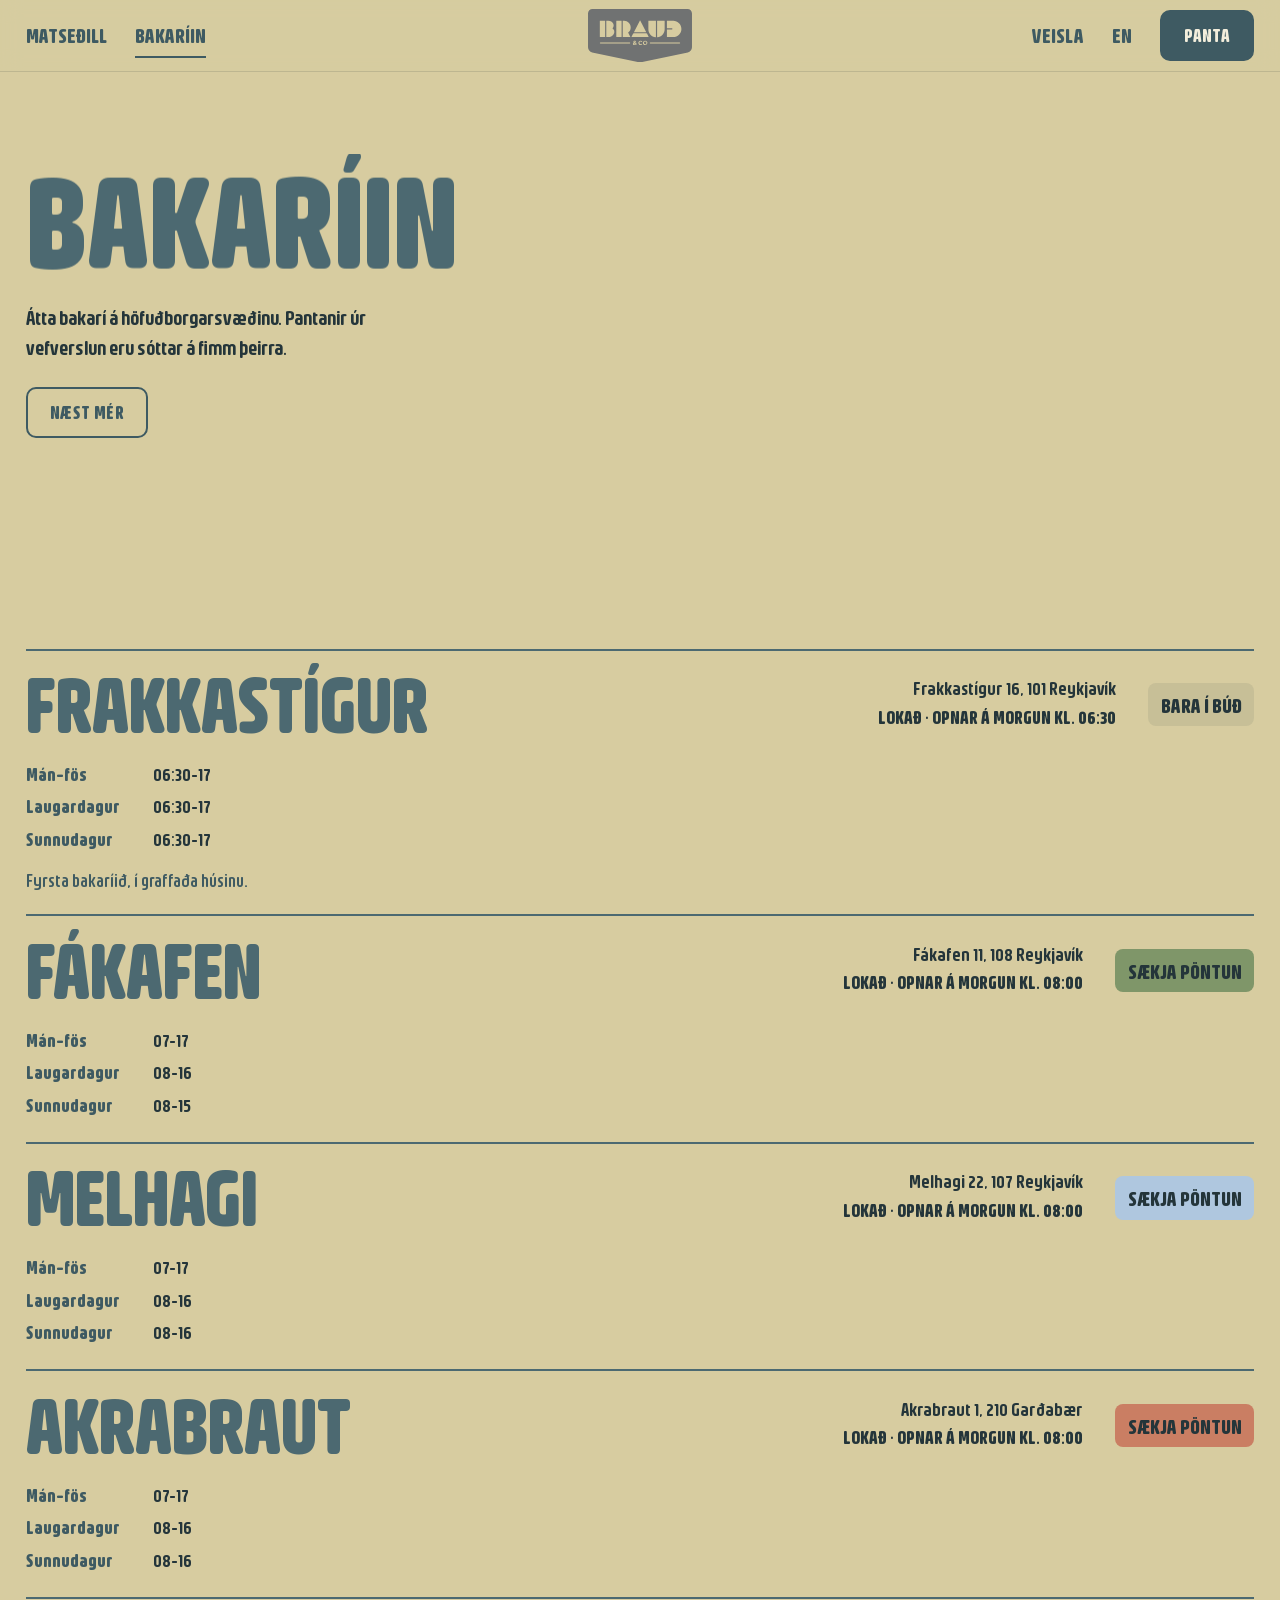
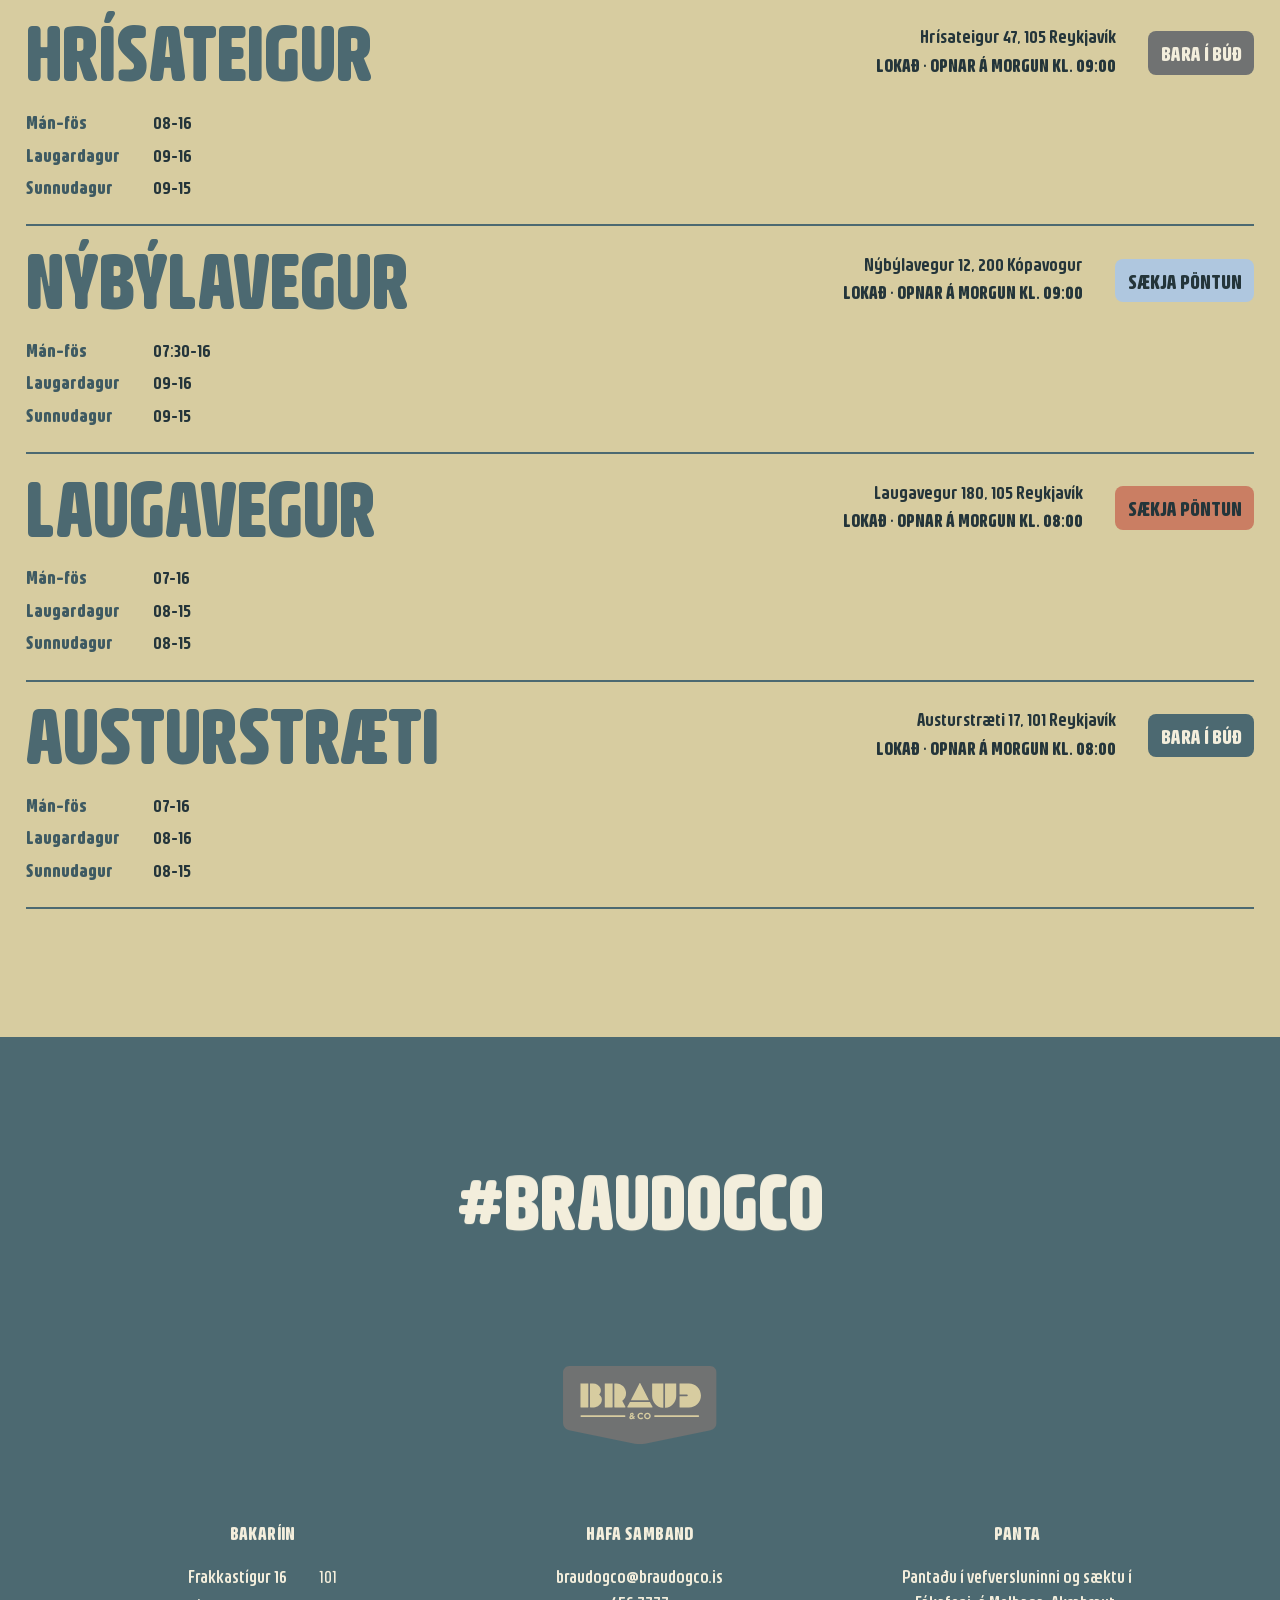
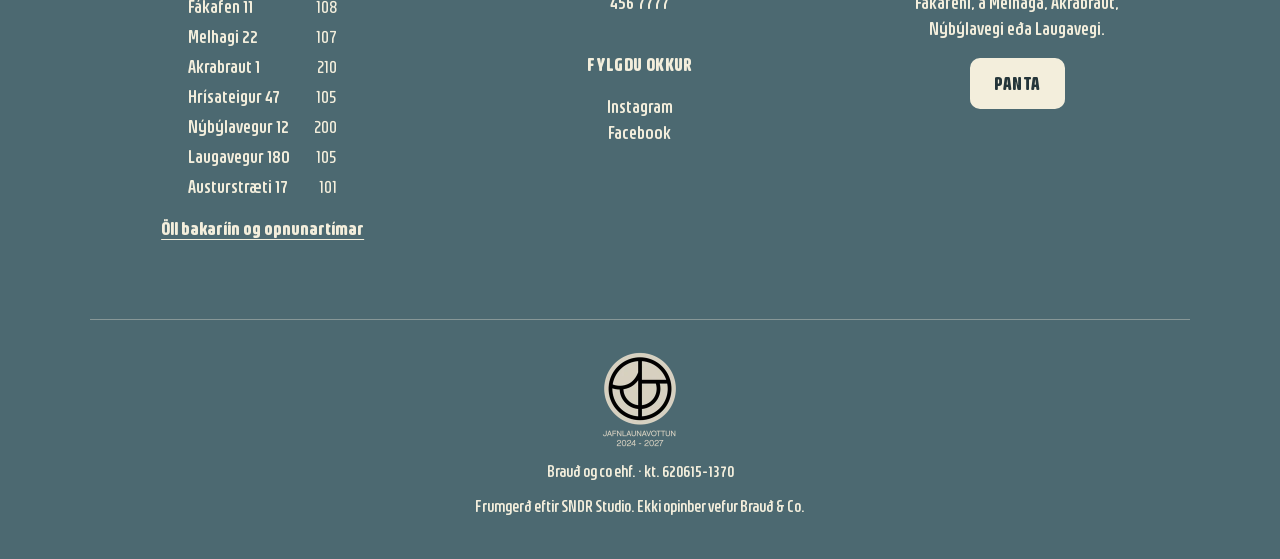
==== commit 105e2273: "Deploy Brauð & Co prototype (noindex preview)" ====
--- a/bakariin/index.html
+++ b/bakariin/index.html
@@ -11,7 +11,7 @@
 <link rel="alternate" hreflang="en" href="../en/bakeries/">
 <link rel="icon" href="../assets/favicon.svg" type="image/svg+xml">
 <link rel="preload" href="../assets/fonts/Bevellier-Variable.woff2" as="font" type="font/woff2" crossorigin>
-<link rel="stylesheet" href="../css/site.css">
+<link rel="stylesheet" href="../css/site.css?v=2f4e6e39">
 <script>document.documentElement.classList.add('js');setTimeout(function(){if(!window.BC_BOOTED)document.documentElement.classList.remove('js')},3500)</script>
 <script type="application/ld+json">{"@context":"https://schema.org","@graph":[{"@type":"Bakery","name":"Brauð & Co Frakkastígur","address":{"@type":"PostalAddress","streetAddress":"Frakkastígur 16","postalCode":"101","addressLocality":"Reykjavík","addressCountry":"IS"},"geo":{"@type":"GeoCoordinates","latitude":64.1440177,"longitude":-21.9260968},"telephone":"+354 456 7777","email":"braudogco@braudogco.is","openingHoursSpecification":[{"@type":"OpeningHoursSpecification","dayOfWeek":"Sunday","opens":"06:30","closes":"17:00"},{"@type":"OpeningHoursSpecification","dayOfWeek":"Monday","opens":"06:30","closes":"17:00"},{"@type":"OpeningHoursSpecification","dayOfWeek":"Tuesday","opens":"06:30","closes":"17:00"},{"@type":"OpeningHoursSpecification","dayOfWeek":"Wednesday","opens":"06:30","closes":"17:00"},{"@type":"OpeningHoursSpecification","dayOfWeek":"Thursday","opens":"06:30","closes":"17:00"},{"@type":"OpeningHoursSpecification","dayOfWeek":"Friday","opens":"06:30","closes":"17:00"},{"@type":"OpeningHoursSpecification","dayOfWeek":"Saturday","opens":"06:30","closes":"17:00"}],"servesCuisine":"Bakery","priceRange":"$$"},{"@type":"Bakery","name":"Brauð & Co Fákafen","address":{"@type":"PostalAddress","streetAddress":"Fákafen 11","postalCode":"108","addressLocality":"Reykjavík","addressCountry":"IS"},"geo":{"@type":"GeoCoordinates","latitude":64.1295279,"longitude":-21.8642543},"telephone":"+354 456 7777","email":"braudogco@braudogco.is","openingHoursSpecification":[{"@type":"OpeningHoursSpecification","dayOfWeek":"Sunday","opens":"08:00","closes":"15:00"},{"@type":"OpeningHoursSpecification","dayOfWeek":"Monday","opens":"07:00","closes":"17:00"},{"@type":"OpeningHoursSpecification","dayOfWeek":"Tuesday","opens":"07:00","closes":"17:00"},{"@type":"OpeningHoursSpecification","dayOfWeek":"Wednesday","opens":"07:00","closes":"17:00"},{"@type":"OpeningHoursSpecification","dayOfWeek":"Thursday","opens":"07:00","closes":"17:00"},{"@type":"OpeningHoursSpecification","dayOfWeek":"Friday","opens":"07:00","closes":"17:00"},{"@type":"OpeningHoursSpecification","dayOfWeek":"Saturday","opens":"08:00","closes":"16:00"}],"servesCuisine":"Bakery","priceRange":"$$"},{"@type":"Bakery","name":"Brauð & Co Melhagi","address":{"@type":"PostalAddress","streetAddress":"Melhagi 22","postalCode":"107","addressLocality":"Reykjavík","addressCountry":"IS"},"geo":{"@type":"GeoCoordinates","latitude":64.1441027,"longitude":-21.9609549},"telephone":"+354 456 7777","email":"braudogco@braudogco.is","openingHoursSpecification":[{"@type":"OpeningHoursSpecification","dayOfWeek":"Sunday","opens":"08:00","closes":"16:00"},{"@type":"OpeningHoursSpecification","dayOfWeek":"Monday","opens":"07:00","closes":"17:00"},{"@type":"OpeningHoursSpecification","dayOfWeek":"Tuesday","opens":"07:00","closes":"17:00"},{"@type":"OpeningHoursSpecification","dayOfWeek":"Wednesday","opens":"07:00","closes":"17:00"},{"@type":"OpeningHoursSpecification","dayOfWeek":"Thursday","opens":"07:00","closes":"17:00"},{"@type":"OpeningHoursSpecification","dayOfWeek":"Friday","opens":"07:00","closes":"17:00"},{"@type":"OpeningHoursSpecification","dayOfWeek":"Saturday","opens":"08:00","closes":"16:00"}],"servesCuisine":"Bakery","priceRange":"$$"},{"@type":"Bakery","name":"Brauð & Co Akrabraut","address":{"@type":"PostalAddress","streetAddress":"Akrabraut 1","postalCode":"210","addressLocality":"Garðabær","addressCountry":"IS"},"geo":{"@type":"GeoCoordinates","latitude":64.0980961,"longitude":-21.9083824},"telephone":"+354 456 7777","email":"braudogco@braudogco.is","openingHoursSpecification":[{"@type":"OpeningHoursSpecification","dayOfWeek":"Sunday","opens":"08:00","closes":"16:00"},{"@type":"OpeningHoursSpecification","dayOfWeek":"Monday","opens":"07:00","closes":"17:00"},{"@type":"OpeningHoursSpecification","dayOfWeek":"Tuesday","opens":"07:00","closes":"17:00"},{"@type":"OpeningHoursSpecification","dayOfWeek":"Wednesday","opens":"07:00","closes":"17:00"},{"@type":"OpeningHoursSpecification","dayOfWeek":"Thursday","opens":"07:00","closes":"17:00"},{"@type":"OpeningHoursSpecification","dayOfWeek":"Friday","opens":"07:00","closes":"17:00"},{"@type":"OpeningHoursSpecification","dayOfWeek":"Saturday","opens":"08:00","closes":"16:00"}],"servesCuisine":"Bakery","priceRange":"$$"},{"@type":"Bakery","name":"Brauð & Co Hrísateigur","address":{"@type":"PostalAddress","streetAddress":"Hrísateigur 47","postalCode":"105","addressLocality":"Reykjavík","addressCountry":"IS"},"geo":{"@type":"GeoCoordinates","latitude":64.1485477,"longitude":-21.884744},"telephone":"+354 456 7777","email":"braudogco@braudogco.is","openingHoursSpecification":[{"@type":"OpeningHoursSpecification","dayOfWeek":"Sunday","opens":"09:00","closes":"15:00"},{"@type":"OpeningHoursSpecification","dayOfWeek":"Monday","opens":"08:00","closes":"16:00"},{"@type":"OpeningHoursSpecification","dayOfWeek":"Tuesday","opens":"08:00","closes":"16:00"},{"@type":"OpeningHoursSpecification","dayOfWeek":"Wednesday","opens":"08:00","closes":"16:00"},{"@type":"OpeningHoursSpecification","dayOfWeek":"Thursday","opens":"08:00","closes":"16:00"},{"@type":"OpeningHoursSpecification","dayOfWeek":"Friday","opens":"08:00","closes":"16:00"},{"@type":"OpeningHoursSpecification","dayOfWeek":"Saturday","opens":"09:00","closes":"16:00"}],"servesCuisine":"Bakery","priceRange":"$$"},{"@type":"Bakery","name":"Brauð & Co Nýbýlavegur","address":{"@type":"PostalAddress","streetAddress":"Nýbýlavegur 12","postalCode":"200","addressLocality":"Kópavogur","addressCountry":"IS"},"geo":{"@type":"GeoCoordinates","latitude":64.1141998,"longitude":-21.8940573},"telephone":"+354 456 7777","email":"braudogco@braudogco.is","openingHoursSpecification":[{"@type":"OpeningHoursSpecification","dayOfWeek":"Sunday","opens":"09:00","closes":"15:00"},{"@type":"OpeningHoursSpecification","dayOfWeek":"Monday","opens":"07:30","closes":"16:00"},{"@type":"OpeningHoursSpecification","dayOfWeek":"Tuesday","opens":"07:30","closes":"16:00"},{"@type":"OpeningHoursSpecification","dayOfWeek":"Wednesday","opens":"07:30","closes":"16:00"},{"@type":"OpeningHoursSpecification","dayOfWeek":"Thursday","opens":"07:30","closes":"16:00"},{"@type":"OpeningHoursSpecification","dayOfWeek":"Friday","opens":"07:30","closes":"16:00"},{"@type":"OpeningHoursSpecification","dayOfWeek":"Saturday","opens":"09:00","closes":"16:00"}],"servesCuisine":"Bakery","priceRange":"$$"},{"@type":"Bakery","name":"Brauð & Co Laugavegur","address":{"@type":"PostalAddress","streetAddress":"Laugavegur 180","postalCode":"105","addressLocality":"Reykjavík","addressCountry":"IS"},"geo":{"@type":"GeoCoordinates","latitude":64.1401124,"longitude":-21.895071},"telephone":"+354 456 7777","email":"braudogco@braudogco.is","openingHoursSpecification":[{"@type":"OpeningHoursSpecification","dayOfWeek":"Sunday","opens":"08:00","closes":"15:00"},{"@type":"OpeningHoursSpecification","dayOfWeek":"Monday","opens":"07:00","closes":"16:00"},{"@type":"OpeningHoursSpecification","dayOfWeek":"Tuesday","opens":"07:00","closes":"16:00"},{"@type":"OpeningHoursSpecification","dayOfWeek":"Wednesday","opens":"07:00","closes":"16:00"},{"@type":"OpeningHoursSpecification","dayOfWeek":"Thursday","opens":"07:00","closes":"16:00"},{"@type":"OpeningHoursSpecification","dayOfWeek":"Friday","opens":"07:00","closes":"16:00"},{"@type":"OpeningHoursSpecification","dayOfWeek":"Saturday","opens":"08:00","closes":"15:00"}],"servesCuisine":"Bakery","priceRange":"$$"},{"@type":"Bakery","name":"Brauð & Co Austurstræti","address":{"@type":"PostalAddress","streetAddress":"Austurstræti 17","postalCode":"101","addressLocality":"Reykjavík","addressCountry":"IS"},"geo":{"@type":"GeoCoordinates","latitude":64.1476283,"longitude":-21.9377164},"telephone":"+354 456 7777","email":"braudogco@braudogco.is","openingHoursSpecification":[{"@type":"OpeningHoursSpecification","dayOfWeek":"Sunday","opens":"08:00","closes":"15:00"},{"@type":"OpeningHoursSpecification","dayOfWeek":"Monday","opens":"07:00","closes":"16:00"},{"@type":"OpeningHoursSpecification","dayOfWeek":"Tuesday","opens":"07:00","closes":"16:00"},{"@type":"OpeningHoursSpecification","dayOfWeek":"Wednesday","opens":"07:00","closes":"16:00"},{"@type":"OpeningHoursSpecification","dayOfWeek":"Thursday","opens":"07:00","closes":"16:00"},{"@type":"OpeningHoursSpecification","dayOfWeek":"Friday","opens":"07:00","closes":"16:00"},{"@type":"OpeningHoursSpecification","dayOfWeek":"Saturday","opens":"08:00","closes":"16:00"}],"servesCuisine":"Bakery","priceRange":"$$"}]}</script>
 </head>
@@ -53,7 +53,7 @@
 </header>
 <div class="bc-panel" id="bc-panel" hidden data-panel>
   <nav aria-label="Valmynd">
-    <a href="../" data-home>Forsíða</a><a href="../matsedill/">Matseðill</a><a href="../bakariin/" aria-current="page">Bakaríin</a><a href="../veisla/">Veisla</a>
+    <a href="../" data-home style="--n:0"><span>Forsíða</span></a><a href="../matsedill/" style="--n:1"><span>Matseðill</span></a><a href="../bakariin/" style="--n:2" aria-current="page"><span>Bakaríin</span></a><a href="../veisla/" style="--n:3"><span>Veisla</span></a>
   </nav>
   <div class="bc-panel__foot"><a class="bc-btn" href="https://braudogco.is/vefverslun">Panta</a><a class="bc-panel__lang" href="../en/bakeries/" hreflang="en" lang="en">English</a></div>
 </div>
@@ -145,8 +145,7 @@
 </main>
 <footer class="bc-foot">
   <div class="bc-foot__tag"><p class="bc-st fs-110" style="--d:0" data-st><span class="bc-sr">#braudogco</span><span aria-hidden="true"><span class="bc-w"><span class="bc-c" style="--i:0">#</span><span class="bc-c" style="--i:1">b</span><span class="bc-c" style="--i:2">r</span><span class="bc-c" style="--i:3">a</span><span class="bc-c" style="--i:4">u</span><span class="bc-c" style="--i:5">d</span><span class="bc-c" style="--i:6">o</span><span class="bc-c" style="--i:7">g</span><span class="bc-c" style="--i:8">c</span><span class="bc-c" style="--i:9">o</span></span></span></p></div>
-  <div class="bc-foot__grid">
-    <div class="bc-foot__logo"><svg aria-hidden="true" focusable="false" width="250" height="128" viewBox="0 0 250 128" fill="none" xmlns="http://www.w3.org/2000/svg">
+  <div class="bc-foot__logo"><svg aria-hidden="true" focusable="false" width="250" height="128" viewBox="0 0 250 128" fill="none" xmlns="http://www.w3.org/2000/svg">
 <g clip-path="url(#bclogo)">
 <path d="M239.361 0H10.6385C4.77356 0 0 4.7745 0 10.6406V92.2481C0 97.9268 4.35463 103.286 9.91092 104.443L116.737 126.772C118.964 127.235 121.908 127.5 125.005 127.5C128.103 127.5 131.047 127.246 133.274 126.772L240.1 104.443C245.656 103.286 250.011 97.9268 250.011 92.2481V10.6406C250 4.7745 245.226 0 239.361 0Z" fill="#707272"/>
 <path d="M115.436 86.735L114.257 85.5331C113.43 86.2167 112.449 86.6688 111.269 86.6688C109.318 86.6688 107.841 85.5331 107.841 83.7027C107.841 82.3905 108.546 81.4753 109.825 80.8909C109.329 80.1742 109.108 79.5457 109.108 78.8289C109.108 77.4175 110.233 76.1274 112.206 76.1274C113.948 76.1274 115.084 77.2521 115.084 78.7076C115.084 80.097 114.213 80.9019 112.934 81.3981L114.29 82.7544C114.621 82.2251 114.962 81.6297 115.282 81.0012L116.936 81.9054C116.539 82.6221 116.109 83.3829 115.591 84.0666L117.09 85.5662L115.436 86.735ZM111.038 82.2692C110.365 82.6221 110.09 83.1183 110.09 83.6255C110.09 84.3532 110.685 84.8384 111.523 84.8384C112.03 84.8384 112.526 84.6179 113 84.254L111.038 82.2692ZM112.151 77.8917C111.556 77.8917 111.159 78.3107 111.159 78.9392C111.159 79.4023 111.335 79.7441 111.754 80.2183C112.647 79.8875 113.11 79.5016 113.11 78.851C113.11 78.2335 112.724 77.8917 112.151 77.8917Z" fill="#D7CCA0"/>
@@ -171,19 +170,21 @@
 </defs>
 </svg>
 </div>
-    <div><h2 class="bc-foot__h">Bakaríin</h2><ul class="bc-foot__list"><li><a href="../bakariin/#frakkastigur" translate="no">Frakkastígur 16</a> <span>101</span></li><li><a href="../bakariin/#fakafen" translate="no">Fákafen 11</a> <span>108</span></li><li><a href="../bakariin/#melhagi" translate="no">Melhagi 22</a> <span>107</span></li><li><a href="../bakariin/#akrabraut" translate="no">Akrabraut 1</a> <span>210</span></li><li><a href="../bakariin/#hrisateigur" translate="no">Hrísateigur 47</a> <span>105</span></li><li><a href="../bakariin/#nybylavegur" translate="no">Nýbýlavegur 12</a> <span>200</span></li><li><a href="../bakariin/#laugavegur" translate="no">Laugavegur 180</a> <span>105</span></li><li><a href="../bakariin/#austurstraeti" translate="no">Austurstræti 17</a> <span>101</span></li></ul>
+  <div class="bc-foot__grid">
+    <div class="bc-foot__col"><h2 class="bc-foot__h">Bakaríin</h2><ul class="bc-foot__list"><li><a href="../bakariin/#frakkastigur" translate="no">Frakkastígur 16</a> <span>101</span></li><li><a href="../bakariin/#fakafen" translate="no">Fákafen 11</a> <span>108</span></li><li><a href="../bakariin/#melhagi" translate="no">Melhagi 22</a> <span>107</span></li><li><a href="../bakariin/#akrabraut" translate="no">Akrabraut 1</a> <span>210</span></li><li><a href="../bakariin/#hrisateigur" translate="no">Hrísateigur 47</a> <span>105</span></li><li><a href="../bakariin/#nybylavegur" translate="no">Nýbýlavegur 12</a> <span>200</span></li><li><a href="../bakariin/#laugavegur" translate="no">Laugavegur 180</a> <span>105</span></li><li><a href="../bakariin/#austurstraeti" translate="no">Austurstræti 17</a> <span>101</span></li></ul>
       <a class="bc-link" href="../bakariin/">Öll bakaríin og opnunartímar</a></div>
-    <div><h2 class="bc-foot__h">Hafa samband</h2><p><a href="mailto:braudogco@braudogco.is">braudogco@braudogco.is</a><br><a href="tel:+3544567777">456 7777</a></p>
+    <div class="bc-foot__col"><h2 class="bc-foot__h">Hafa samband</h2><p><a href="mailto:braudogco@braudogco.is">braudogco@braudogco.is</a><br><a href="tel:+3544567777">456 7777</a></p>
       <h2 class="bc-foot__h">Fylgdu okkur</h2><p><a href="https://www.instagram.com/braudogco/" rel="noopener">Instagram</a><br><a href="https://www.facebook.com/braudogco" rel="noopener">Facebook</a></p></div>
-    <div class="bc-foot__legal"><img src="../assets/img/jafnlaunavottun.webp" width="96" height="96" alt="Jafnlaunavottun 2024-2027" loading="lazy"><p>Brauð og co ehf.<br>kt. 620615-1370</p><p class="bc-foot__credit">Frumgerð eftir <a href="https://sndrstudio.is" rel="noopener">SNDR Studio</a>. Ekki opinber vefur Brauð & Co.</p></div>
+    <div class="bc-foot__col"><h2 class="bc-foot__h">Panta</h2><p>Pantaðu í vefversluninni og sæktu í Fákafeni, á Melhaga, Akrabraut, Nýbýlavegi eða Laugavegi.</p><a class="bc-btn bc-btn--paper" href="https://braudogco.is/vefverslun">Panta</a></div>
   </div>
+  <div class="bc-foot__legal"><img src="../assets/img/jafnlaunavottun.webp" width="96" height="96" alt="Jafnlaunavottun 2024-2027" loading="lazy"><p>Brauð og co ehf. · kt. 620615-1370</p><p class="bc-foot__credit">Frumgerð eftir <a href="https://sndrstudio.is" rel="noopener">SNDR Studio</a>. Ekki opinber vefur Brauð & Co.</p></div>
 </footer>
 </div>
 <script>window.BC_LANG="is";window.BC_ROOT="../";</script>
 <script src="../assets/vendor/gsap.min.js" defer></script>
 <script src="../assets/vendor/ScrollTrigger.min.js" defer></script>
 <script src="../assets/vendor/lenis.min.js" defer></script>
-<script type="module" src="../js/site.js"></script>
+<script type="module" src="../js/site.js?v=d2e1c27f"></script>
 
 </body>
 </html>
--- a/css/site.css
+++ b/css/site.css
@@ -131,6 +131,15 @@
   .bc-panel { overscroll-behavior: contain; overflow-y: auto; position: fixed; inset: var(--bc-bar) 0 0 0; z-index: 48; background: var(--bc-sand); display: flex; flex-direction: column; justify-content: space-between; padding: 2rem 4vw calc(1.5rem + env(safe-area-inset-bottom)); }
   .bc-panel nav { display: flex; flex-direction: column; }
   .bc-panel nav a { font-size: clamp(3rem, 15vw, 5rem); line-height: 1; font-weight: 760; text-transform: uppercase; text-decoration: none; color: var(--bc-slate); padding: .35rem 0; }
+  /* open/close: the panel wipes down from under the bar, links rise out of their masks (stagger 45ms),
+     the foot follows. Closing is faster and runs on the same transitions, so it can be interrupted. */
+  .bc-panel { clip-path: inset(0 0 100% 0); transition: clip-path .3s cubic-bezier(.4, 0, .2, 1); }
+  .bc-panel.is-open { clip-path: inset(0 0 0 0); transition: clip-path .55s var(--bc-ease); }
+  .bc-panel nav a { display: block; overflow: hidden; padding: 0; margin: .1rem 0; }
+  .bc-panel nav a span { display: block; padding: .3rem 0 .15rem; transform: translate3d(0, 105%, 0); transition: transform .25s cubic-bezier(.4, 0, .2, 1); }
+  .bc-panel.is-open nav a span { transform: none; transition: transform .75s var(--bc-ease) calc(.08s + var(--n) * .045s); }
+  .bc-panel__foot { opacity: 0; transform: translate3d(0, 12px, 0); transition: opacity .2s, transform .25s cubic-bezier(.4, 0, .2, 1); }
+  .bc-panel.is-open .bc-panel__foot { opacity: 1; transform: none; transition: opacity .5s .3s, transform .7s var(--bc-ease) .3s; }
   .bc-panel nav a[aria-current] { color: var(--bc-ink); }
   .bc-panel__foot { display: flex; align-items: center; justify-content: space-between; gap: 1rem; }
   .bc-panel__lang { font-weight: 700; font-size: 1.25rem; color: var(--bc-slate-deep); min-height: 44px; display: inline-flex; align-items: center; }
@@ -141,7 +150,7 @@
 
 /* HERO: two portrait trays side by side, centred stacked caps (reference section.hero) */
 .bc-hero { position: relative; z-index: 1; min-height: calc(100svh - var(--bc-bar)); display: grid; place-items: center; overflow: hidden; color: var(--bc-paper); background: var(--bc-walnut); }
-.bc-hero__media { position: absolute; inset: -8% 0; display: grid; grid-template-columns: 1fr 1fr; }
+.bc-hero__media { position: absolute; inset: -8% 0; display: grid; grid-template-columns: 1fr 1fr; gap: 10px; background: var(--bc-walnut); }
 .bc-hero__ph { overflow: hidden; }
 .bc-hero__ph img { width: 100%; height: 100%; object-fit: cover; }
 .bc-hero__ph:first-child img { object-position: 50% 40%; }
@@ -151,7 +160,7 @@
 .bc-hero__copy .bc-title { color: var(--bc-paper); text-shadow: 0 2px 30px rgba(42, 36, 32, .35); }
 .bc-hero__row { display: flex; align-items: center; justify-content: center; gap: max(1rem, 2vw); }
 .bc-stamp { font-weight: 620; text-transform: uppercase; width: 5.5em; line-height: 1.05; }
-.bc-stamp .bc-w { display: block; }
+.bc-stamp .bc-line { display: block; white-space: nowrap; }
 .bc-stamp--l { text-align: right; }
 .bc-stamp--r { text-align: left; }
 .bc-hero__line { max-width: 30ch; font-size: max(1.5rem, min(1.8vw, 1.875rem)); line-height: 1.2; font-weight: 640; text-shadow: 0 1px 16px rgba(42, 36, 32, .5); }
@@ -228,7 +237,8 @@
 .bc-show__meta { font-size: 1.5rem; font-weight: 700; text-transform: uppercase; }
 .bc-show__price { margin-left: .75rem; color: var(--bc-sand); }
 @media (max-width: 959.8px) {
-  .bc-show__stage { align-content: start; }
+  .bc-show { min-height: 0; grid-template-rows: auto auto auto; align-content: start; padding-top: 3rem; padding-bottom: 4rem; }
+  .bc-show__stage { align-content: start; min-height: 0; }
   .bc-show__stage > * { grid-area: auto; }
   .bc-show__title { font-size: max(4.5rem, 21vw); align-self: start; }
   .bc-show__media { position: relative; width: min(62vw, calc(50vh - .48em)); margin-top: -.42em; font-size: max(4.5rem, 21vw); }
@@ -300,19 +310,24 @@
 /* FOOTER (slate, reference footer order: hashtag first) */
 .bc-foot { position: relative; z-index: 2; background: var(--bc-slate); color: var(--bc-paper); padding: var(--bc-sec) var(--bc-pad) calc(2.5rem + env(safe-area-inset-bottom)); }
 .bc-foot__tag { text-align: center; text-transform: uppercase; font-weight: 760; margin-bottom: var(--bc-sec); }
-.bc-foot__grid { display: grid; grid-template-columns: 1fr 1.2fr 1fr 1fr; gap: 2rem var(--bc-gutter); align-items: start; }
-.bc-foot__logo { width: 150px; }
-.bc-foot__h { font-size: 1.125rem; font-weight: 700; text-transform: uppercase; color: var(--bc-paper); margin: 0 0 .5rem; }
-.bc-foot__h:not(:first-child) { margin-top: 1.5rem; }
-.bc-foot__list li { display: flex; justify-content: space-between; max-width: 18rem; padding: .1rem 0; }
-.bc-foot__list span { font-variant-numeric: tabular-nums; }
+/* footer: one centre axis like the reference footer. Title, badge, three centred columns, legal strip. */
+.bc-foot__logo { width: clamp(128px, 12vw, 168px); margin: 0 auto clamp(3rem, 6vw, 5rem); }
+.bc-foot__logo svg { display: block; width: 100%; height: auto; }
+.bc-foot__grid { display: grid; grid-template-columns: repeat(3, minmax(0, 1fr)); gap: 3rem var(--bc-gutter); max-width: 1100px; margin: 0 auto; text-align: center; align-items: start; }
+.bc-foot__col { display: grid; justify-items: center; align-content: start; gap: .5rem; }
+.bc-foot__col p { max-width: 30ch; margin: 0 0 .5rem; }
+.bc-foot__h { font-size: 1.125rem; font-weight: 700; text-transform: uppercase; letter-spacing: .02em; color: var(--bc-paper); margin: 0 0 .5rem; }
+.bc-foot__h:not(:first-child) { margin-top: 1.25rem; }
+.bc-foot__list { display: grid; grid-template-columns: auto auto; justify-content: center; column-gap: 1.5rem; row-gap: .25rem; text-align: left; }
+.bc-foot__list li { display: contents; }
+.bc-foot__list span { text-align: right; font-weight: 400; font-variant-numeric: tabular-nums; }
 .bc-foot a { text-decoration: none; }
-.bc-foot a:hover { text-decoration: underline; }
-.bc-foot .bc-link { color: var(--bc-paper); display: inline-block; margin-top: .75rem; }
-.bc-foot__legal { display: grid; gap: 1rem; justify-items: start; font-size: 1rem; }
+.bc-foot a:not(.bc-btn):hover { text-decoration: underline; text-underline-offset: .2em; }
+.bc-foot .bc-link { color: var(--bc-paper); display: inline-block; margin-top: .5rem; font-weight: 700; text-decoration: underline; text-underline-offset: .2em; }
+.bc-foot__legal { display: grid; justify-items: center; gap: .75rem; max-width: 1100px; margin: clamp(3rem, 6vw, 5rem) auto 0; padding-top: 2rem; border-top: 1px solid rgba(243, 238, 220, .35); text-align: center; font-size: 1rem; }
+.bc-foot__legal p { margin: 0; }
 .bc-foot__credit { color: var(--bc-paper); }
-@media (max-width: 959.8px) { .bc-foot__grid { grid-template-columns: 1fr 1fr; } .bc-foot__logo { grid-column: 1 / -1; } }
-@media (max-width: 520px) { .bc-foot__grid { grid-template-columns: 1fr; } }
+@media (max-width: 959.8px) { .bc-foot__grid { grid-template-columns: 1fr; gap: 2.75rem; } }
 
 /* ---------- SUB PAGES ---------- */
 .bc-phead { padding: clamp(3rem, 7vw, 7rem) var(--bc-pad) 2rem; display: grid; gap: 1.5rem; justify-items: start; }
@@ -321,6 +336,12 @@
 .bc-menu { padding: 0 var(--bc-pad) var(--bc-sec); position: relative; z-index: 2; }
 .bc-menu__cats { position: sticky; top: var(--bc-bar); z-index: 10; display: flex; gap: .25rem 1.5rem; overflow-x: auto; scrollbar-width: none; padding: .75rem 0; background: var(--bc-sand); border-bottom: 2px solid var(--bc-slate); }
 .bc-menu__cats a { flex: none; font-weight: 700; text-transform: uppercase; text-decoration: none; color: var(--bc-slate-deep); min-height: 44px; display: inline-flex; align-items: center; }
+.bc-menu__fwrap { margin-top: .75rem; }
+.bc-menu__fwrap > summary { cursor: pointer; list-style: none; min-height: 44px; display: inline-flex; align-items: center; gap: .5rem; font-weight: 700; text-transform: uppercase; color: var(--bc-slate-deep); }
+.bc-menu__fwrap > summary::-webkit-details-marker { display: none; }
+.bc-menu__fwrap > summary::after { content: '+'; font-size: 1.25rem; }
+.bc-menu__fwrap[open] > summary::after { content: '\2212'; }
+@media (min-width: 960px) { .bc-menu__fwrap > summary { display: none; } }
 .bc-menu__filter { border: 0; padding: 1.25rem 0 0; margin: 0; display: flex; flex-wrap: wrap; align-items: center; gap: .5rem 1rem; }
 .bc-menu__filter legend { float: left; font-weight: 700; text-transform: uppercase; color: var(--bc-slate-deep); margin-right: .5rem; padding: 0; }
 .bc-check { display: inline-flex; align-items: center; min-height: 44px; cursor: pointer; }
@@ -350,9 +371,11 @@
 .bc-menu__order { display: flex; justify-content: center; padding-top: 3rem; }
 @media (max-width: 959.8px) {
   .bc-items { grid-template-columns: 1fr; }
-  .bc-item { grid-template-columns: 84px 1fr; }
-  .bc-item__ph { width: 84px; }
-  .bc-item__price { grid-column: 2; grid-row: 2; margin-top: -.5rem; }
+  .bc-item { grid-template-columns: 76px 1fr auto; gap: .5rem .9rem; padding: 1rem 0; }
+  .bc-item__ph { width: 76px; }
+  .bc-item__name { font-size: 1.25rem; }
+  .bc-item__price { font-size: 1.125rem; padding-top: .1rem; }
+  .bc-menu__fwrap:not([open]) > .bc-menu__filter { display: none; }
   .bc-menu__count { margin-left: 0; width: 100%; }
 }
 
@@ -380,14 +403,31 @@
 .bc-field__err { color: #8A2B1E; font-size: 1rem; }
 .bc-form__ok { color: var(--bc-slate-deep); font-weight: 700; }
 .bc-form .bc-btn { justify-self: start; }
+.bc-field input[type="date"] { text-align: left; -webkit-appearance: none; appearance: none; }
+.bc-field input[type="date"]::-webkit-date-and-time-value { text-align: left; }
 @media (max-width: 640px) { .bc-form { grid-template-columns: 1fr; } }
 
 /* intro: badge drop (once per session) */
 .bc-intro { position: fixed; inset: 0; z-index: 90; display: grid; place-items: center; background: var(--bc-sand); clip-path: inset(0 0 0 0); }
 .bc-intro svg { width: min(46vw, 340px); height: auto; }
 
+
+/* ---------- page transitions (cross-document View Transitions; Chrome 126+, Safari 18.2+; others load normally) ----------
+   The bar is its own group so it stays put; the next page wipes up over the old one, which drifts up and dims. */
+@view-transition { navigation: auto; }
+.bc-bar { view-transition-name: bc-bar; }
+::view-transition-group(bc-bar) { animation: none; }
+::view-transition-old(root) { animation: bc-vt-out .6s var(--bc-ease) both; }
+::view-transition-new(root) { animation: bc-vt-in .7s var(--bc-ease) both; }
+@keyframes bc-vt-out { to { transform: translate3d(0, -6%, 0); opacity: .35; } }
+@keyframes bc-vt-in { from { clip-path: inset(100% 0 0 0); } to { clip-path: inset(0 0 0 0); } }
+
 /* ---------- reduced motion: plain render ---------- */
 @media (prefers-reduced-motion: reduce) {
+  @view-transition { navigation: none; }
+  .bc-panel, .bc-panel nav a span, .bc-panel__foot { transition: none !important; }
+  .bc-panel { clip-path: none; }
+  .bc-panel nav a span, .bc-panel__foot { transform: none; opacity: 1; }
   .js .bc-st .bc-c, .bc-card, .bc-sticky__media img, .bc-row__name { transform: none !important; transition: none !important; }
   .bc-card--left { transform: rotate(-8deg) translate3d(-90%, 0, 0) !important; }
   .bc-card--right { transform: rotate(8deg) translate3d(90%, 0, 0) !important; }
